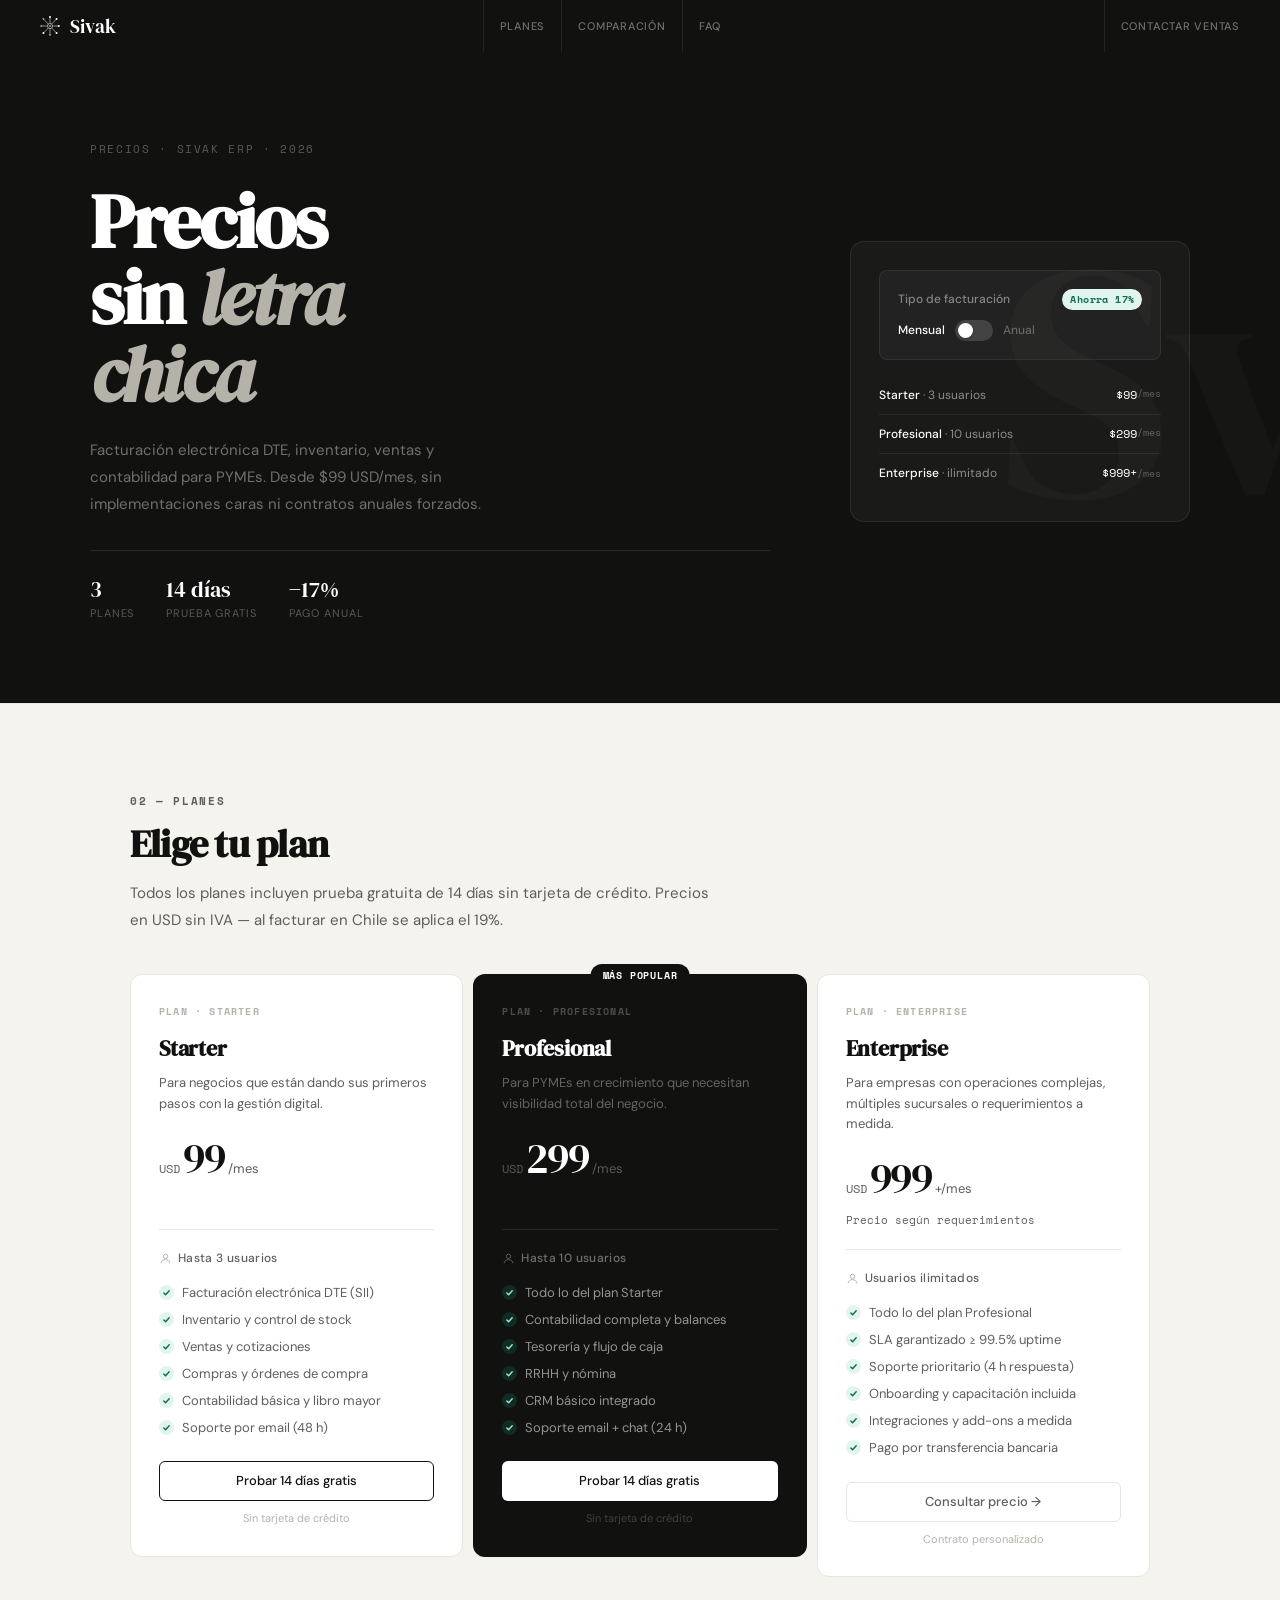
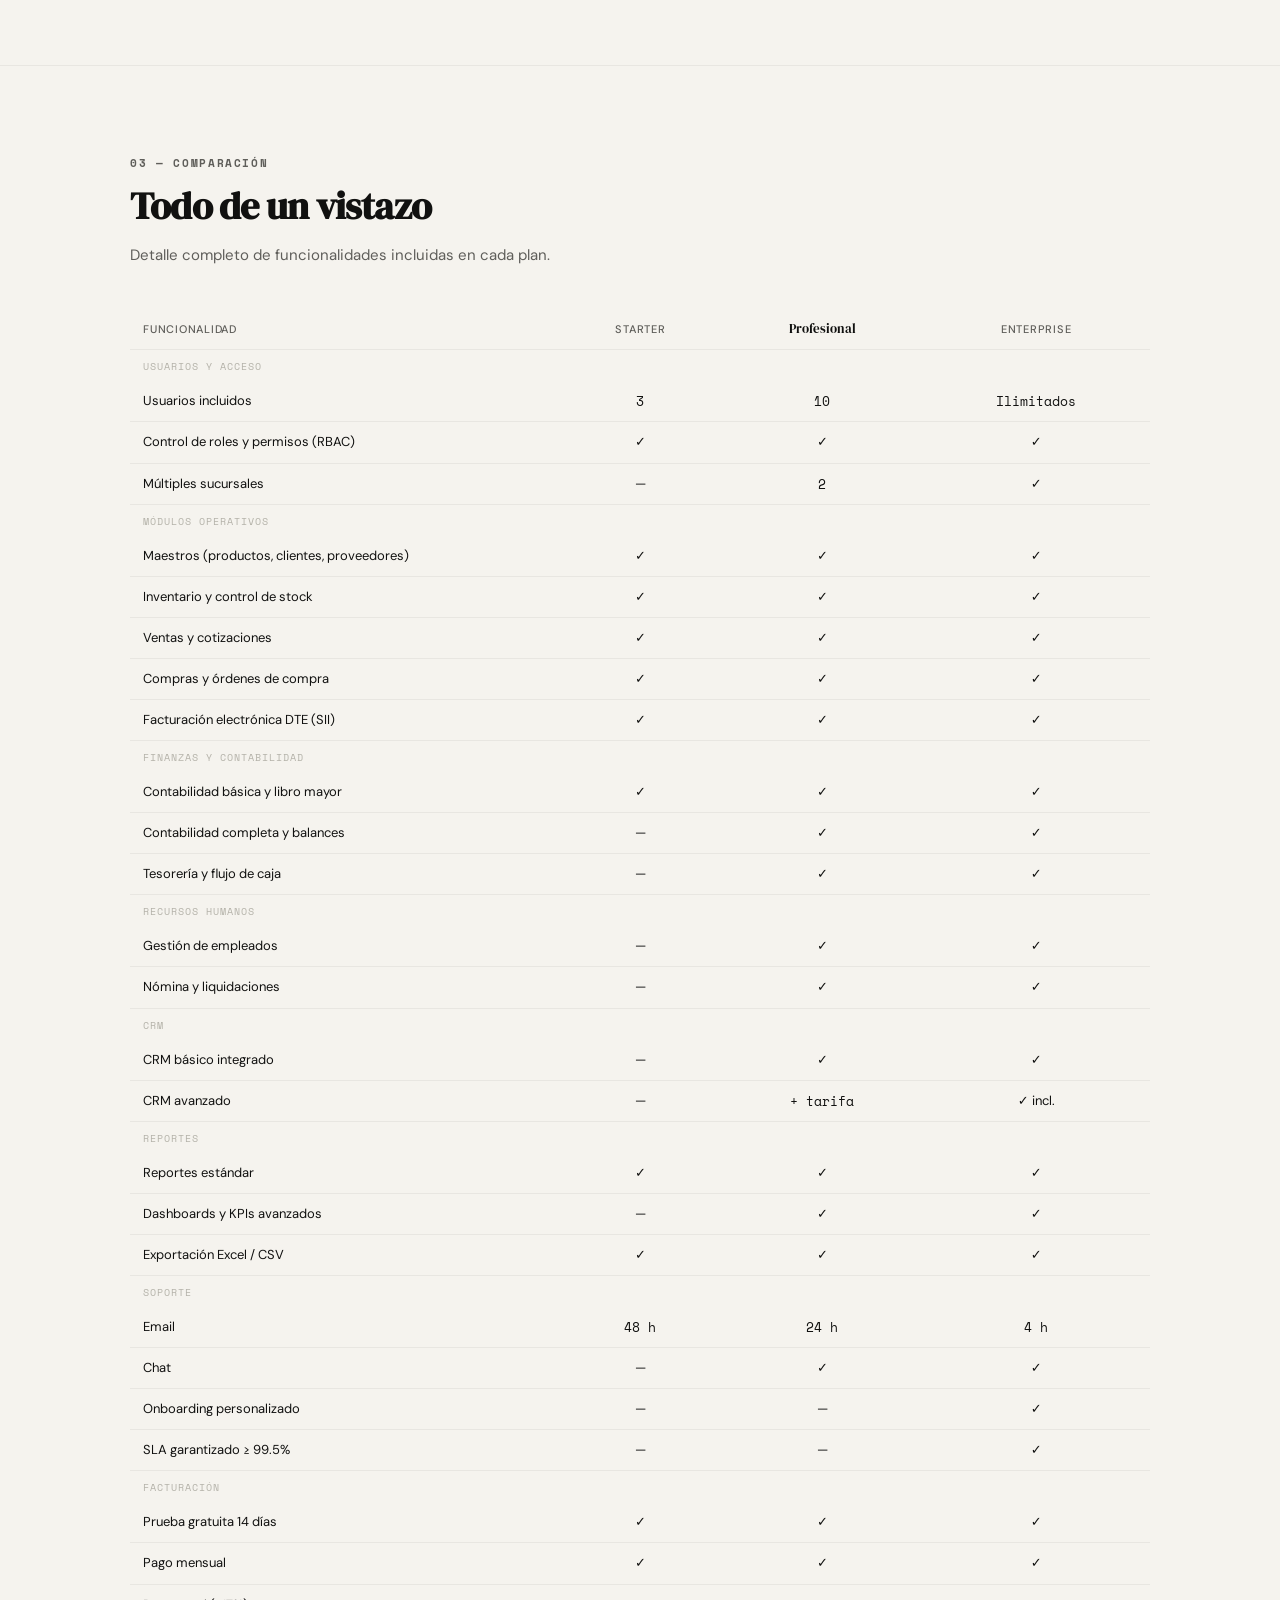
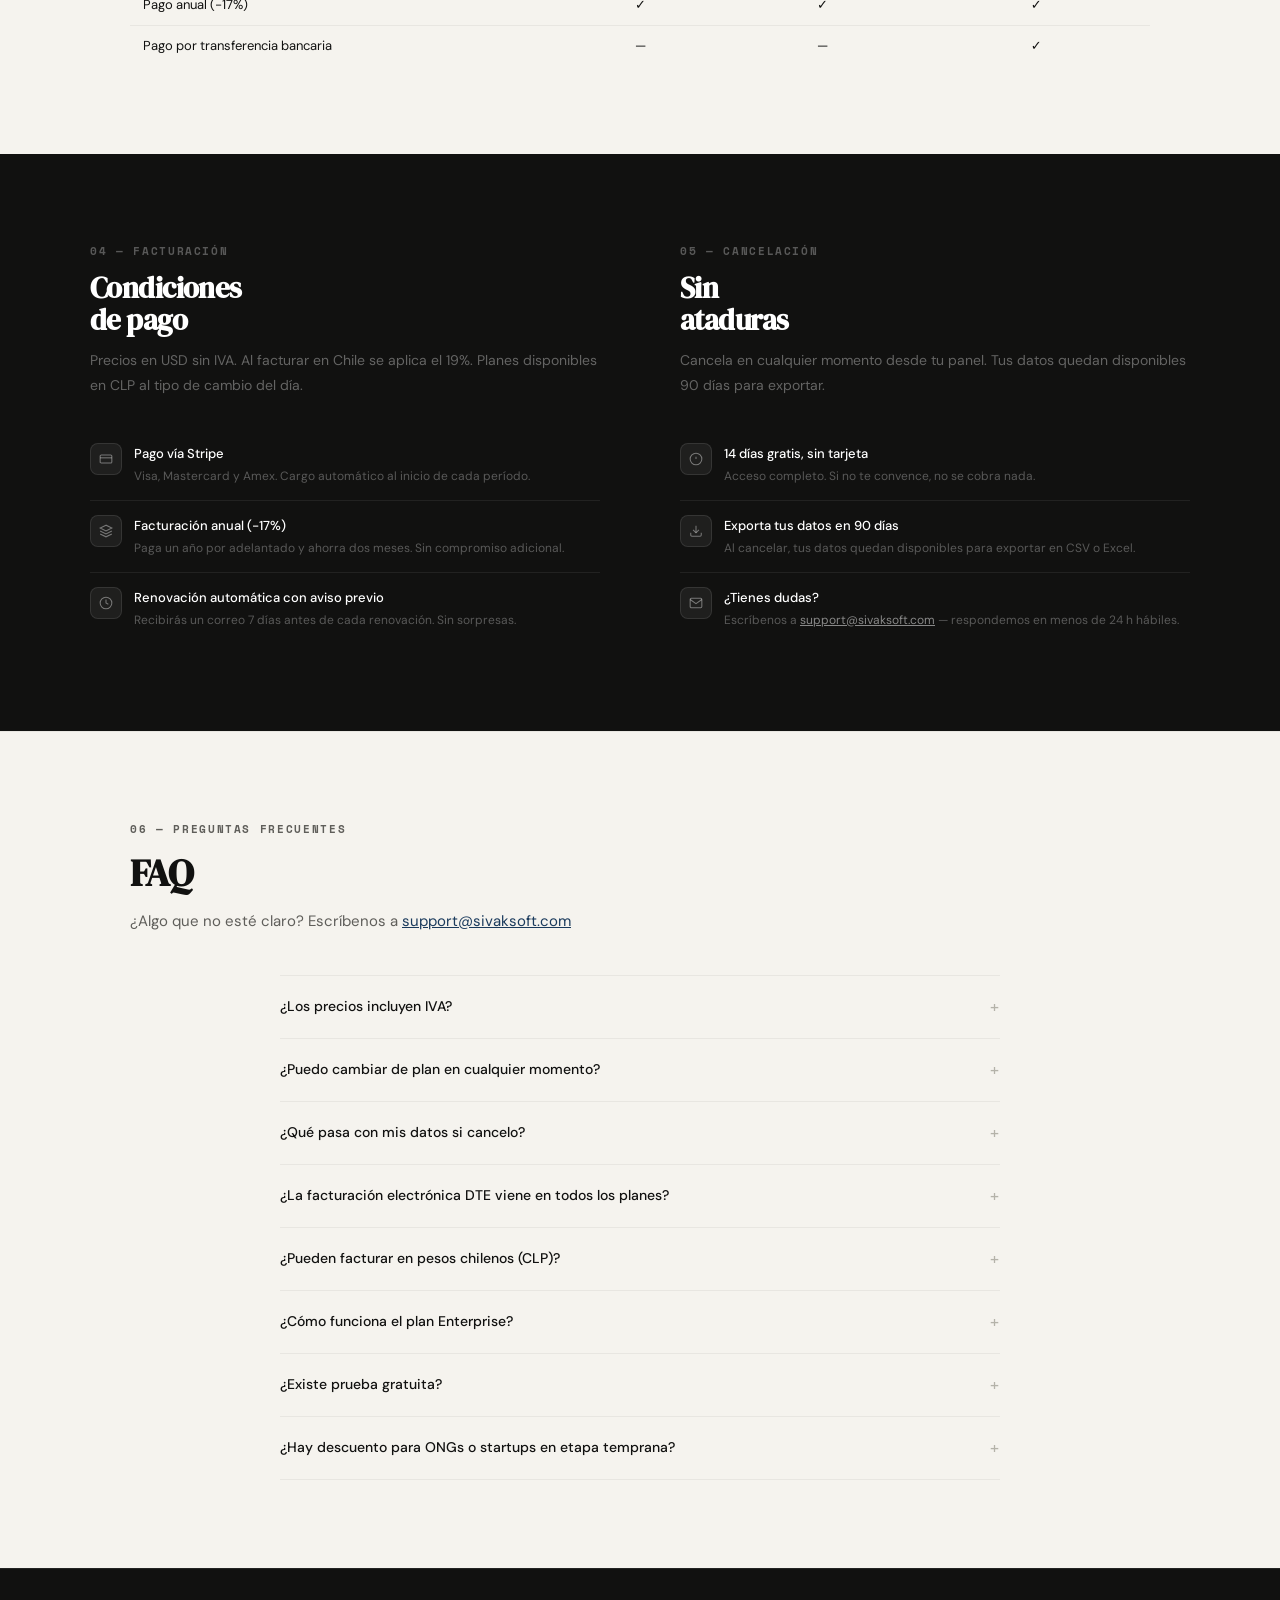
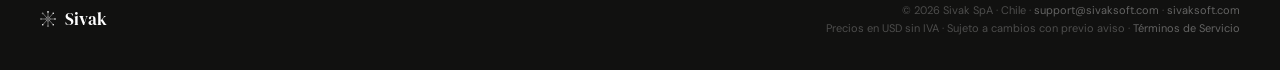
==== sivak-pricing.html @ 59afbd0d "feat: add pricing page with navigation link" ====
<!DOCTYPE html>
<html lang="es">
<head>
<meta charset="UTF-8" />
<meta name="viewport" content="width=device-width, initial-scale=1.0" />
<title>Precios — Sivak ERP</title>
<link rel="preconnect" href="https://fonts.googleapis.com" />
<link rel="preconnect" href="https://fonts.gstatic.com" crossorigin />
<link href="https://fonts.googleapis.com/css2?family=DM+Serif+Display:ital@0;1&family=DM+Sans:opsz,wght@9..40,300;9..40,400;9..40,500&family=Space+Mono:wght@400;700&display=swap" rel="stylesheet" />
<link rel="stylesheet" href="./pricing.css" />
<style>
:root {
  --carbon:      #111110;
  --carbon-80:   #2d2d2b;
  --carbon-60:   #5f5e5a;
  --carbon-40:   #b4b2a9;
  --carbon-20:   #e8e6e1;
  --parchment:   #f5f3ee;
  --white:       #ffffff;
  --success:     #0f6e56;
  --success-bg:  #e1f5ee;
  --success-bdr: #9fe1cb;
  --link:        #1a3a5c;
  --serif: 'DM Serif Display', Georgia, serif;
  --sans:  'DM Sans', system-ui, sans-serif;
  --mono:  'Space Mono', 'Courier New', monospace;
}
*,*::before,*::after{box-sizing:border-box;margin:0;padding:0;}
html{scroll-behavior:smooth;}
body{font-family:var(--sans);background:var(--parchment);color:var(--carbon);line-height:1.7;-webkit-font-smoothing:antialiased;}

/* NAV */
nav{position:sticky;top:0;z-index:200;background:var(--carbon);display:flex;align-items:center;justify-content:space-between;padding:0 2.5rem;height:52px;}
.nav-brand{display:flex;align-items:center;gap:10px;font-family:var(--serif);font-size:19px;color:var(--white);text-decoration:none;}
.nav-links{display:flex;}
.nav-links a{color:rgba(255,255,255,.4);font-size:11px;text-decoration:none;font-weight:500;letter-spacing:.07em;text-transform:uppercase;padding:0 1rem;line-height:52px;border-left:.5px solid rgba(255,255,255,.08);transition:color .15s;}
.nav-links a:hover{color:var(--white);}
.nav-cta{font-size:11px;font-weight:500;letter-spacing:.07em;text-transform:uppercase;color:rgba(255,255,255,.4);text-decoration:none;padding:0 0 0 1rem;border-left:.5px solid rgba(255,255,255,.08);line-height:52px;transition:color .15s;}
.nav-cta:hover{color:var(--white);}

/* COVER */
.cover{background:var(--carbon);padding:5.5rem 2.5rem 5rem;position:relative;overflow:hidden;}
.cover-wm{position:absolute;right:-60px;top:50%;transform:translateY(-50%);font-family:var(--serif);font-size:26vw;color:rgba(255,255,255,.018);line-height:1;pointer-events:none;user-select:none;}
.cover-inner{max-width:1100px;margin:0 auto;display:grid;grid-template-columns:1fr 340px;gap:5rem;align-items:center;position:relative;z-index:2;}
.cover-eyebrow{font-family:var(--mono);font-size:11px;color:rgba(255,255,255,.3);letter-spacing:.15em;text-transform:uppercase;margin-bottom:1.5rem;}
.cover-h1{font-family:var(--serif);font-size:clamp(3rem,6vw,5rem);color:var(--white);line-height:1;letter-spacing:-.03em;margin-bottom:1.5rem;}
.cover-h1 em{color:var(--carbon-40);font-style:italic;}
.cover-desc{font-size:15px;color:rgba(255,255,255,.4);line-height:1.8;max-width:400px;margin-bottom:2rem;}
.cover-stats{display:flex;gap:2rem;padding-top:1.75rem;border-top:.5px solid rgba(255,255,255,.1);}
.cs-val{font-family:var(--serif);font-size:1.4rem;color:var(--white);line-height:1;}
.cs-lbl{font-size:11px;color:rgba(255,255,255,.3);letter-spacing:.08em;text-transform:uppercase;margin-top:3px;}
.cover-right{background:rgba(255,255,255,.04);border:.5px solid rgba(255,255,255,.08);border-radius:14px;padding:1.75rem;}
.toggle-block{background:rgba(255,255,255,.04);border:.5px solid rgba(255,255,255,.07);border-radius:8px;padding:1.1rem;margin-bottom:1rem;}
.toggle-row{display:flex;align-items:center;justify-content:space-between;margin-bottom:10px;}
.toggle-title{font-size:12px;color:rgba(255,255,255,.45);font-weight:500;}
.badge-save{background:var(--success-bg);color:var(--success);font-family:var(--mono);font-size:10px;font-weight:700;padding:2px 8px;border-radius:20px;letter-spacing:.04em;}
.toggle-wrap{display:flex;align-items:center;gap:10px;}
.toggle-opt{font-size:12px;font-weight:500;color:rgba(255,255,255,.3);cursor:pointer;transition:color .15s;}
.toggle-opt.active{color:var(--white);}
.toggle-btn{position:relative;width:38px;height:21px;background:rgba(255,255,255,.15);border-radius:9999px;cursor:pointer;border:none;transition:background .2s;flex-shrink:0;}
.toggle-btn.on{background:var(--success);}
.toggle-btn::after{content:'';position:absolute;top:3px;left:3px;width:15px;height:15px;background:var(--white);border-radius:50%;transition:transform .2s;box-shadow:0 1px 3px rgba(0,0,0,.25);}
.toggle-btn.on::after{transform:translateX(17px);}
.plan-summary{display:flex;flex-direction:column;}
.ps-row{display:flex;align-items:center;justify-content:space-between;padding:9px 0;border-bottom:.5px solid rgba(255,255,255,.07);}
.ps-row:last-child{border-bottom:none;}
.ps-name{font-size:12px;color:rgba(255,255,255,.5);}
.ps-name strong{color:var(--white);font-weight:500;}
.ps-price{font-family:var(--mono);font-size:12px;color:var(--white);}
.ps-price small{font-size:10px;color:rgba(255,255,255,.3);}

/* LAYOUT */
.full-hr{height:.5px;background:var(--carbon-20);}
section.page{max-width:1100px;margin:0 auto;padding:5.5rem 2.5rem;}
.eyebrow{font-family:var(--mono);font-size:11px;color:var(--carbon-60);letter-spacing:.15em;text-transform:uppercase;margin-bottom:.75rem;font-weight:700;}
.section-h{font-family:var(--serif);font-size:clamp(1.8rem,3vw,2.4rem);color:var(--carbon);line-height:1.15;letter-spacing:-.02em;margin-bottom:.85rem;}
.section-p{font-size:15px;color:var(--carbon-60);line-height:1.8;max-width:600px;margin-bottom:2.5rem;}

/* PLAN CARDS */
.plans-grid{display:grid;grid-template-columns:repeat(3,1fr);gap:10px;align-items:start;}
.plan-card{background:var(--white);border:.5px solid var(--carbon-20);border-radius:12px;padding:1.75rem;position:relative;}
.plan-card.featured{background:var(--carbon);border:.5px solid transparent;}
.plan-card-tag{position:absolute;top:-11px;left:50%;transform:translateX(-50%);background:var(--carbon);color:var(--white);font-family:var(--mono);font-size:10px;font-weight:700;letter-spacing:.08em;text-transform:uppercase;padding:3px 12px;border-radius:20px;white-space:nowrap;}
.plan-tier{font-family:var(--mono);font-size:10px;color:var(--carbon-40);letter-spacing:.12em;text-transform:uppercase;font-weight:700;margin-bottom:.6rem;}
.plan-card.featured .plan-tier{color:rgba(255,255,255,.25);}
.plan-name{font-family:var(--serif);font-size:1.4rem;color:var(--carbon);margin-bottom:.35rem;letter-spacing:-.01em;}
.plan-card.featured .plan-name{color:var(--white);}
.plan-tagline{font-size:13px;color:var(--carbon-60);line-height:1.55;margin-bottom:1.5rem;}
.plan-card.featured .plan-tagline{color:rgba(255,255,255,.35);}
.plan-price{display:flex;align-items:baseline;gap:3px;margin-bottom:.35rem;}
.price-curr{font-family:var(--mono);font-size:12px;color:var(--carbon-60);margin-bottom:6px;}
.plan-card.featured .price-curr{color:rgba(255,255,255,.3);}
.price-amount{font-family:var(--serif);font-size:2.6rem;line-height:1;letter-spacing:-.03em;color:var(--carbon);}
.plan-card.featured .price-amount{color:var(--white);}
.price-period{font-size:13px;color:var(--carbon-60);}
.plan-card.featured .price-period{color:rgba(255,255,255,.3);}
.price-note{font-family:var(--mono);font-size:11px;color:var(--carbon-60);min-height:18px;margin-bottom:1.25rem;}
.plan-card.featured .price-note{color:rgba(255,255,255,.25);}
.plan-divider{border:none;border-top:.5px solid var(--carbon-20);margin-bottom:1.1rem;}
.plan-card.featured .plan-divider{border-color:rgba(255,255,255,.1);}
.plan-users{font-size:12px;font-weight:500;color:var(--carbon-60);display:flex;align-items:center;gap:6px;margin-bottom:1rem;letter-spacing:.03em;}
.plan-card.featured .plan-users{color:rgba(255,255,255,.4);}
.feature-list{list-style:none;display:flex;flex-direction:column;gap:8px;margin-bottom:1.5rem;}
.feature-list li{font-size:13px;color:var(--carbon-60);display:flex;align-items:flex-start;gap:8px;line-height:1.45;}
.plan-card.featured .feature-list li{color:rgba(255,255,255,.55);}
.fi-check{flex-shrink:0;width:15px;height:15px;background:var(--success-bg);border-radius:50%;display:flex;align-items:center;justify-content:center;margin-top:1px;}
.plan-card.featured .fi-check{background:rgba(15,110,86,.3);}

/* BUTTONS — exactos del brand book */
.btn-p{display:block;width:100%;text-align:center;background:var(--carbon);color:var(--white);font-size:13px;font-weight:500;padding:9px 20px;border-radius:6px;border:none;cursor:pointer;font-family:var(--sans);text-decoration:none;transition:opacity .15s;}
.btn-p:hover{opacity:.85;}
.btn-s{display:block;width:100%;text-align:center;background:transparent;color:var(--carbon);font-size:13px;font-weight:500;padding:8px 20px;border-radius:6px;border:1px solid var(--carbon);cursor:pointer;font-family:var(--sans);text-decoration:none;transition:background .15s;}
.btn-s:hover{background:var(--parchment);}
.btn-g{display:block;width:100%;text-align:center;background:transparent;color:var(--carbon-60);font-size:13px;font-weight:500;padding:8px 20px;border-radius:6px;border:.5px solid var(--carbon-20);cursor:pointer;font-family:var(--sans);text-decoration:none;transition:border-color .15s,color .15s;}
.btn-g:hover{border-color:var(--carbon-40);color:var(--carbon);}
.btn-white{display:block;width:100%;text-align:center;background:var(--white);color:var(--carbon);font-size:13px;font-weight:500;padding:9px 20px;border-radius:6px;border:none;cursor:pointer;font-family:var(--sans);text-decoration:none;transition:opacity .15s;}
.btn-white:hover{opacity:.88;}
.btn-ghost-w{display:block;width:100%;text-align:center;background:transparent;color:rgba(255,255,255,.6);font-size:13px;font-weight:500;padding:8px 20px;border-radius:6px;border:.5px solid rgba(255,255,255,.2);cursor:pointer;font-family:var(--sans);text-decoration:none;transition:border-color .15s,color .15s;}
.btn-ghost-w:hover{border-color:rgba(255,255,255,.5);color:var(--white);}
.plan-footnote{font-size:11px;color:var(--carbon-40);text-align:center;margin-top:8px;}
.plan-card.featured .plan-footnote{color:rgba(255,255,255,.2);}

/* TABLE */
.ui-table{width:100%;border-collapse:collapse;}
.ui-table th{font-size:11px;font-weight:500;color:var(--carbon-60);text-transform:uppercase;letter-spacing:.07em;padding:9px 13px;border-bottom:1px solid var(--carbon-20);text-align:left;background:var(--parchment);}
.ui-table th:not(:first-child){text-align:center;}
.ui-table th.col-f{font-family:var(--serif);font-size:13px;text-transform:none;letter-spacing:0;color:var(--carbon);}
.ui-table td{font-size:13px;color:var(--carbon);padding:9px 13px;border-bottom:.5px solid var(--carbon-20);}
.ui-table tr:last-child td{border-bottom:none;}
.ui-table td:not(:first-child){text-align:center;}
.ui-table tbody tr.gh td{font-family:var(--mono);font-size:10px;color:var(--carbon-40);letter-spacing:.1em;text-transform:uppercase;background:var(--parchment);padding:8px 13px 6px;border-bottom:none;}
.ui-table tbody tr:hover:not(.gh){background:rgba(15,110,86,.03);}
.tick{color:var(--success);font-size:14px;}
.cross{color:var(--carbon-40);}
.partial{font-family:var(--mono);font-size:11px;color:var(--carbon-60);}

/* BILLING DARK */
.billing-section{background:var(--carbon);padding:5.5rem 2.5rem;}
.billing-inner{max-width:1100px;margin:0 auto;display:grid;grid-template-columns:1fr 1fr;gap:4rem 5rem;align-items:start;}
.billing-eyebrow{font-family:var(--mono);font-size:11px;color:rgba(255,255,255,.3);letter-spacing:.15em;text-transform:uppercase;font-weight:700;margin-bottom:.75rem;}
.billing-h{font-family:var(--serif);font-size:1.8rem;color:var(--white);line-height:1.1;letter-spacing:-.02em;margin-bottom:.75rem;}
.billing-p{font-size:14px;color:rgba(255,255,255,.35);line-height:1.75;margin-bottom:2rem;}
.billing-items{display:flex;flex-direction:column;}
.billing-item{display:flex;gap:12px;align-items:flex-start;padding:14px 0;border-bottom:.5px solid rgba(255,255,255,.07);}
.billing-item:last-child{border-bottom:none;}
.bi-icon{flex-shrink:0;width:32px;height:32px;background:rgba(255,255,255,.06);border:.5px solid rgba(255,255,255,.1);border-radius:8px;display:flex;align-items:center;justify-content:center;color:rgba(255,255,255,.4);}
.bi-title{font-size:13px;font-weight:500;color:var(--white);margin-bottom:2px;}
.bi-desc{font-size:12px;color:rgba(255,255,255,.3);line-height:1.55;}
.bi-desc a{color:rgba(255,255,255,.5);}

/* FAQ */
.faq-wrap{max-width:720px;margin:0 auto;}
details{border-bottom:.5px solid var(--carbon-20);}
details:first-of-type{border-top:.5px solid var(--carbon-20);}
summary{display:flex;align-items:center;justify-content:space-between;padding:1rem 0;cursor:pointer;font-size:14px;font-weight:500;list-style:none;gap:1rem;color:var(--carbon);}
summary::-webkit-details-marker{display:none;}
summary::after{content:'+';font-family:var(--mono);font-size:1.1rem;color:var(--carbon-40);flex-shrink:0;}
details[open] summary::after{content:'−';}
details p{font-size:13px;color:var(--carbon-60);line-height:1.75;padding-bottom:1rem;padding-right:2rem;}
details p strong{color:var(--carbon);font-weight:500;}
details p a{color:var(--link);}

/* FOOTER */
footer{background:var(--carbon);border-top:.5px solid rgba(255,255,255,.08);padding:2rem 2.5rem;display:flex;align-items:center;justify-content:space-between;}
.footer-brand{display:flex;align-items:center;gap:9px;font-family:var(--serif);font-size:17px;color:var(--white);}
.footer-meta{font-size:11px;color:rgba(255,255,255,.25);text-align:right;line-height:1.7;}
.footer-meta a{color:rgba(255,255,255,.35);text-decoration:none;}
.footer-meta a:hover{color:rgba(255,255,255,.6);}

/* PRICE TOGGLE */
.price-monthly{display:flex;}
.price-annual{display:none;}
body.annual .price-monthly{display:none;}
body.annual .price-annual{display:flex;}
.annual-note{display:none;}
body.annual .annual-note{display:block;}
.monthly-note{display:block;}
body.annual .monthly-note{display:none;}

@media(max-width:900px){
  .cover-inner{grid-template-columns:1fr;}
  .cover-right{display:none;}
  .plans-grid{grid-template-columns:1fr;max-width:480px;}
  .billing-inner{grid-template-columns:1fr;}
  footer{flex-direction:column;gap:1rem;text-align:center;}
  .footer-meta{text-align:center;}
  nav{padding:0 1.25rem;}
  section.page{padding:3.5rem 1.25rem;}
  .billing-section{padding:3.5rem 1.25rem;}
  .cover{padding:4rem 1.25rem 3.5rem;}
}
</style>
</head>
<body>

<nav>
  <a class="nav-brand" href="#">
    <svg width="20" height="20" viewBox="0 0 36 36" fill="none">
      <circle cx="18" cy="18" r="4.5" fill="none" stroke="white" stroke-width="1"/>
      <circle cx="18" cy="18" r="1.5" fill="white"/>
      <line x1="18" y1="13.5" x2="18" y2="3" stroke="white" stroke-width="0.9"/>
      <circle cx="18" cy="2" r="1.8" fill="white"/>
      <line x1="21.2" y1="14.5" x2="29" y2="6" stroke="white" stroke-width="0.9"/>
      <circle cx="29.8" cy="5.2" r="1.8" fill="white"/>
      <line x1="22.5" y1="18" x2="33" y2="18" stroke="white" stroke-width="0.9"/>
      <circle cx="33.8" cy="18" r="1.8" fill="white"/>
      <line x1="21.2" y1="21.5" x2="29" y2="30" stroke="white" stroke-width="0.9"/>
      <circle cx="29.8" cy="30.8" r="1.8" fill="white"/>
      <line x1="18" y1="22.5" x2="18" y2="33" stroke="white" stroke-width="0.9"/>
      <circle cx="18" cy="34" r="1.2" fill="none" stroke="white" stroke-width="0.9"/>
      <line x1="14.8" y1="21.5" x2="7" y2="30" stroke="white" stroke-width="0.9"/>
      <circle cx="6.2" cy="30.8" r="1.8" fill="white"/>
      <line x1="13.5" y1="18" x2="3" y2="18" stroke="white" stroke-width="0.9"/>
      <circle cx="2.2" cy="18" r="1.2" fill="none" stroke="white" stroke-width="0.9"/>
      <line x1="14.8" y1="14.5" x2="7" y2="6" stroke="white" stroke-width="0.9"/>
      <circle cx="6.2" cy="5.2" r="1.2" fill="none" stroke="white" stroke-width="0.9"/>
    </svg>
    Sivak
  </a>
  <div class="nav-links">
    <a href="#planes">Planes</a>
    <a href="#comparacion">Comparación</a>
    <a href="#faq">FAQ</a>
  </div>
  <a class="nav-cta" href="mailto:support@sivaksoft.com">Contactar ventas</a>
</nav>

<div class="cover">
  <div class="cover-wm">Sv</div>
  <div class="cover-inner">
    <div>
      <p class="cover-eyebrow">Precios · Sivak ERP · 2026</p>
      <h1 class="cover-h1">Precios<br>sin <em>letra<br>chica</em></h1>
      <p class="cover-desc">Facturación electrónica DTE, inventario, ventas y contabilidad para PYMEs. Desde $99 USD/mes, sin implementaciones caras ni contratos anuales forzados.</p>
      <div class="cover-stats">
        <div><div class="cs-val">3</div><div class="cs-lbl">Planes</div></div>
        <div><div class="cs-val">14 días</div><div class="cs-lbl">Prueba gratis</div></div>
        <div><div class="cs-val">−17%</div><div class="cs-lbl">Pago anual</div></div>
      </div>
    </div>
    <div class="cover-right">
      <div class="toggle-block">
        <div class="toggle-row">
          <span class="toggle-title">Tipo de facturación</span>
          <span class="badge-save">Ahorra 17%</span>
        </div>
        <div class="toggle-wrap">
          <span class="toggle-opt active" id="opt-monthly">Mensual</span>
          <button class="toggle-btn" id="billing-toggle" aria-pressed="false"></button>
          <span class="toggle-opt" id="opt-annual">Anual</span>
        </div>
      </div>
      <div class="plan-summary">
        <div class="ps-row">
          <span class="ps-name"><strong>Starter</strong> · 3 usuarios</span>
          <span class="ps-price"><span class="price-monthly">$99<small>/mes</small></span><span class="price-annual">$82<small>/mes</small></span></span>
        </div>
        <div class="ps-row">
          <span class="ps-name"><strong>Profesional</strong> · 10 usuarios</span>
          <span class="ps-price"><span class="price-monthly">$299<small>/mes</small></span><span class="price-annual">$249<small>/mes</small></span></span>
        </div>
        <div class="ps-row">
          <span class="ps-name"><strong>Enterprise</strong> · ilimitado</span>
          <span class="ps-price">$999+<small>/mes</small></span>
        </div>
      </div>
    </div>
  </div>
</div>

<div class="full-hr"></div>
<section class="page" id="planes">
  <p class="eyebrow">02 — Planes</p>
  <h2 class="section-h">Elige tu plan</h2>
  <p class="section-p">Todos los planes incluyen prueba gratuita de 14 días sin tarjeta de crédito. Precios en USD sin IVA — al facturar en Chile se aplica el 19%.</p>

  <div class="plans-grid">
    <!-- Starter -->
    <div class="plan-card">
      <p class="plan-tier">Plan · Starter</p>
      <h2 class="plan-name">Starter</h2>
      <p class="plan-tagline">Para negocios que están dando sus primeros pasos con la gestión digital.</p>
      <div class="price-monthly plan-price"><span class="price-curr">USD</span><span class="price-amount">99</span><span class="price-period">/mes</span></div>
      <div class="price-annual plan-price"><span class="price-curr">USD</span><span class="price-amount">82</span><span class="price-period">/mes</span></div>
      <p class="price-note annual-note">$990 USD/año · Ahorras $198</p>
      <p class="price-note monthly-note">&nbsp;</p>
      <hr class="plan-divider" />
      <div class="plan-users">
        <svg width="13" height="13" fill="none" viewBox="0 0 24 24"><circle cx="12" cy="8" r="4" stroke="#b4b2a9" stroke-width="1.8"/><path d="M4 20c0-3.314 3.582-6 8-6s8 2.686 8 6" stroke="#b4b2a9" stroke-width="1.8" stroke-linecap="round"/></svg>
        Hasta 3 usuarios
      </div>
      <ul class="feature-list">
        <li><span class="fi-check"><svg width="9" height="9" viewBox="0 0 10 10" fill="none"><polyline points="2,5.5 4,7.5 8,3" stroke="#0f6e56" stroke-width="1.6" stroke-linecap="round" stroke-linejoin="round"/></svg></span>Facturación electrónica DTE (SII)</li>
        <li><span class="fi-check"><svg width="9" height="9" viewBox="0 0 10 10" fill="none"><polyline points="2,5.5 4,7.5 8,3" stroke="#0f6e56" stroke-width="1.6" stroke-linecap="round" stroke-linejoin="round"/></svg></span>Inventario y control de stock</li>
        <li><span class="fi-check"><svg width="9" height="9" viewBox="0 0 10 10" fill="none"><polyline points="2,5.5 4,7.5 8,3" stroke="#0f6e56" stroke-width="1.6" stroke-linecap="round" stroke-linejoin="round"/></svg></span>Ventas y cotizaciones</li>
        <li><span class="fi-check"><svg width="9" height="9" viewBox="0 0 10 10" fill="none"><polyline points="2,5.5 4,7.5 8,3" stroke="#0f6e56" stroke-width="1.6" stroke-linecap="round" stroke-linejoin="round"/></svg></span>Compras y órdenes de compra</li>
        <li><span class="fi-check"><svg width="9" height="9" viewBox="0 0 10 10" fill="none"><polyline points="2,5.5 4,7.5 8,3" stroke="#0f6e56" stroke-width="1.6" stroke-linecap="round" stroke-linejoin="round"/></svg></span>Contabilidad básica y libro mayor</li>
        <li><span class="fi-check"><svg width="9" height="9" viewBox="0 0 10 10" fill="none"><polyline points="2,5.5 4,7.5 8,3" stroke="#0f6e56" stroke-width="1.6" stroke-linecap="round" stroke-linejoin="round"/></svg></span>Soporte por email (48 h)</li>
      </ul>
      <a class="btn-s" href="mailto:support@sivaksoft.com?subject=Prueba%20Starter">Probar 14 días gratis</a>
      <p class="plan-footnote">Sin tarjeta de crédito</p>
    </div>

    <!-- Profesional featured -->
    <div class="plan-card featured">
      <span class="plan-card-tag">Más popular</span>
      <p class="plan-tier">Plan · Profesional</p>
      <h2 class="plan-name">Profesional</h2>
      <p class="plan-tagline">Para PYMEs en crecimiento que necesitan visibilidad total del negocio.</p>
      <div class="price-monthly plan-price"><span class="price-curr">USD</span><span class="price-amount">299</span><span class="price-period">/mes</span></div>
      <div class="price-annual plan-price"><span class="price-curr">USD</span><span class="price-amount">249</span><span class="price-period">/mes</span></div>
      <p class="price-note annual-note">$2.988 USD/año · Ahorras $600</p>
      <p class="price-note monthly-note">&nbsp;</p>
      <hr class="plan-divider" />
      <div class="plan-users">
        <svg width="13" height="13" fill="none" viewBox="0 0 24 24"><circle cx="12" cy="8" r="4" stroke="rgba(255,255,255,.3)" stroke-width="1.8"/><path d="M4 20c0-3.314 3.582-6 8-6s8 2.686 8 6" stroke="rgba(255,255,255,.3)" stroke-width="1.8" stroke-linecap="round"/></svg>
        Hasta 10 usuarios
      </div>
      <ul class="feature-list">
        <li><span class="fi-check"><svg width="9" height="9" viewBox="0 0 10 10" fill="none"><polyline points="2,5.5 4,7.5 8,3" stroke="#9fe1cb" stroke-width="1.6" stroke-linecap="round" stroke-linejoin="round"/></svg></span>Todo lo del plan Starter</li>
        <li><span class="fi-check"><svg width="9" height="9" viewBox="0 0 10 10" fill="none"><polyline points="2,5.5 4,7.5 8,3" stroke="#9fe1cb" stroke-width="1.6" stroke-linecap="round" stroke-linejoin="round"/></svg></span>Contabilidad completa y balances</li>
        <li><span class="fi-check"><svg width="9" height="9" viewBox="0 0 10 10" fill="none"><polyline points="2,5.5 4,7.5 8,3" stroke="#9fe1cb" stroke-width="1.6" stroke-linecap="round" stroke-linejoin="round"/></svg></span>Tesorería y flujo de caja</li>
        <li><span class="fi-check"><svg width="9" height="9" viewBox="0 0 10 10" fill="none"><polyline points="2,5.5 4,7.5 8,3" stroke="#9fe1cb" stroke-width="1.6" stroke-linecap="round" stroke-linejoin="round"/></svg></span>RRHH y nómina</li>
        <li><span class="fi-check"><svg width="9" height="9" viewBox="0 0 10 10" fill="none"><polyline points="2,5.5 4,7.5 8,3" stroke="#9fe1cb" stroke-width="1.6" stroke-linecap="round" stroke-linejoin="round"/></svg></span>CRM básico integrado</li>
        <li><span class="fi-check"><svg width="9" height="9" viewBox="0 0 10 10" fill="none"><polyline points="2,5.5 4,7.5 8,3" stroke="#9fe1cb" stroke-width="1.6" stroke-linecap="round" stroke-linejoin="round"/></svg></span>Soporte email + chat (24 h)</li>
      </ul>
      <a class="btn-white" href="mailto:support@sivaksoft.com?subject=Prueba%20Profesional">Probar 14 días gratis</a>
      <p class="plan-footnote">Sin tarjeta de crédito</p>
    </div>

    <!-- Enterprise -->
    <div class="plan-card">
      <p class="plan-tier">Plan · Enterprise</p>
      <h2 class="plan-name">Enterprise</h2>
      <p class="plan-tagline">Para empresas con operaciones complejas, múltiples sucursales o requerimientos a medida.</p>
      <div class="plan-price"><span class="price-curr">USD</span><span class="price-amount">999</span><span class="price-period">+/mes</span></div>
      <p class="price-note">Precio según requerimientos</p>
      <hr class="plan-divider" />
      <div class="plan-users">
        <svg width="13" height="13" fill="none" viewBox="0 0 24 24"><circle cx="12" cy="8" r="4" stroke="#b4b2a9" stroke-width="1.8"/><path d="M4 20c0-3.314 3.582-6 8-6s8 2.686 8 6" stroke="#b4b2a9" stroke-width="1.8" stroke-linecap="round"/></svg>
        Usuarios ilimitados
      </div>
      <ul class="feature-list">
        <li><span class="fi-check"><svg width="9" height="9" viewBox="0 0 10 10" fill="none"><polyline points="2,5.5 4,7.5 8,3" stroke="#0f6e56" stroke-width="1.6" stroke-linecap="round" stroke-linejoin="round"/></svg></span>Todo lo del plan Profesional</li>
        <li><span class="fi-check"><svg width="9" height="9" viewBox="0 0 10 10" fill="none"><polyline points="2,5.5 4,7.5 8,3" stroke="#0f6e56" stroke-width="1.6" stroke-linecap="round" stroke-linejoin="round"/></svg></span>SLA garantizado ≥ 99.5% uptime</li>
        <li><span class="fi-check"><svg width="9" height="9" viewBox="0 0 10 10" fill="none"><polyline points="2,5.5 4,7.5 8,3" stroke="#0f6e56" stroke-width="1.6" stroke-linecap="round" stroke-linejoin="round"/></svg></span>Soporte prioritario (4 h respuesta)</li>
        <li><span class="fi-check"><svg width="9" height="9" viewBox="0 0 10 10" fill="none"><polyline points="2,5.5 4,7.5 8,3" stroke="#0f6e56" stroke-width="1.6" stroke-linecap="round" stroke-linejoin="round"/></svg></span>Onboarding y capacitación incluida</li>
        <li><span class="fi-check"><svg width="9" height="9" viewBox="0 0 10 10" fill="none"><polyline points="2,5.5 4,7.5 8,3" stroke="#0f6e56" stroke-width="1.6" stroke-linecap="round" stroke-linejoin="round"/></svg></span>Integraciones y add-ons a medida</li>
        <li><span class="fi-check"><svg width="9" height="9" viewBox="0 0 10 10" fill="none"><polyline points="2,5.5 4,7.5 8,3" stroke="#0f6e56" stroke-width="1.6" stroke-linecap="round" stroke-linejoin="round"/></svg></span>Pago por transferencia bancaria</li>
      </ul>
      <a class="btn-g" href="mailto:aaron.soto@sivaksoft.com?subject=Consulta%20Enterprise">Consultar precio →</a>
      <p class="plan-footnote">Contrato personalizado</p>
    </div>
  </div>
</section>

<div class="full-hr"></div>
<section class="page" id="comparacion">
  <p class="eyebrow">03 — Comparación</p>
  <h2 class="section-h">Todo de un vistazo</h2>
  <p class="section-p">Detalle completo de funcionalidades incluidas en cada plan.</p>
  <div style="overflow-x:auto;">
    <table class="ui-table">
      <thead>
        <tr>
          <th style="width:42%">Funcionalidad</th>
          <th>Starter</th>
          <th class="col-f">Profesional</th>
          <th>Enterprise</th>
        </tr>
      </thead>
      <tbody>
        <tr class="gh"><td colspan="4">Usuarios y acceso</td></tr>
        <tr><td>Usuarios incluidos</td><td class="partial">3</td><td class="partial">10</td><td class="partial">Ilimitados</td></tr>
        <tr><td>Control de roles y permisos (RBAC)</td><td class="tick">✓</td><td class="tick">✓</td><td class="tick">✓</td></tr>
        <tr><td>Múltiples sucursales</td><td class="cross">—</td><td class="partial">2</td><td class="tick">✓</td></tr>
        <tr class="gh"><td colspan="4">Módulos operativos</td></tr>
        <tr><td>Maestros (productos, clientes, proveedores)</td><td class="tick">✓</td><td class="tick">✓</td><td class="tick">✓</td></tr>
        <tr><td>Inventario y control de stock</td><td class="tick">✓</td><td class="tick">✓</td><td class="tick">✓</td></tr>
        <tr><td>Ventas y cotizaciones</td><td class="tick">✓</td><td class="tick">✓</td><td class="tick">✓</td></tr>
        <tr><td>Compras y órdenes de compra</td><td class="tick">✓</td><td class="tick">✓</td><td class="tick">✓</td></tr>
        <tr><td>Facturación electrónica DTE (SII)</td><td class="tick">✓</td><td class="tick">✓</td><td class="tick">✓</td></tr>
        <tr class="gh"><td colspan="4">Finanzas y contabilidad</td></tr>
        <tr><td>Contabilidad básica y libro mayor</td><td class="tick">✓</td><td class="tick">✓</td><td class="tick">✓</td></tr>
        <tr><td>Contabilidad completa y balances</td><td class="cross">—</td><td class="tick">✓</td><td class="tick">✓</td></tr>
        <tr><td>Tesorería y flujo de caja</td><td class="cross">—</td><td class="tick">✓</td><td class="tick">✓</td></tr>
        <tr class="gh"><td colspan="4">Recursos Humanos</td></tr>
        <tr><td>Gestión de empleados</td><td class="cross">—</td><td class="tick">✓</td><td class="tick">✓</td></tr>
        <tr><td>Nómina y liquidaciones</td><td class="cross">—</td><td class="tick">✓</td><td class="tick">✓</td></tr>
        <tr class="gh"><td colspan="4">CRM</td></tr>
        <tr><td>CRM básico integrado</td><td class="cross">—</td><td class="tick">✓</td><td class="tick">✓</td></tr>
        <tr><td>CRM avanzado</td><td class="cross">—</td><td class="partial">+ tarifa</td><td class="tick">✓ incl.</td></tr>
        <tr class="gh"><td colspan="4">Reportes</td></tr>
        <tr><td>Reportes estándar</td><td class="tick">✓</td><td class="tick">✓</td><td class="tick">✓</td></tr>
        <tr><td>Dashboards y KPIs avanzados</td><td class="cross">—</td><td class="tick">✓</td><td class="tick">✓</td></tr>
        <tr><td>Exportación Excel / CSV</td><td class="tick">✓</td><td class="tick">✓</td><td class="tick">✓</td></tr>
        <tr class="gh"><td colspan="4">Soporte</td></tr>
        <tr><td>Email</td><td class="partial">48 h</td><td class="partial">24 h</td><td class="partial">4 h</td></tr>
        <tr><td>Chat</td><td class="cross">—</td><td class="tick">✓</td><td class="tick">✓</td></tr>
        <tr><td>Onboarding personalizado</td><td class="cross">—</td><td class="cross">—</td><td class="tick">✓</td></tr>
        <tr><td>SLA garantizado ≥ 99.5%</td><td class="cross">—</td><td class="cross">—</td><td class="tick">✓</td></tr>
        <tr class="gh"><td colspan="4">Facturación</td></tr>
        <tr><td>Prueba gratuita 14 días</td><td class="tick">✓</td><td class="tick">✓</td><td class="tick">✓</td></tr>
        <tr><td>Pago mensual</td><td class="tick">✓</td><td class="tick">✓</td><td class="tick">✓</td></tr>
        <tr><td>Pago anual (−17%)</td><td class="tick">✓</td><td class="tick">✓</td><td class="tick">✓</td></tr>
        <tr><td>Pago por transferencia bancaria</td><td class="cross">—</td><td class="cross">—</td><td class="tick">✓</td></tr>
      </tbody>
    </table>
  </div>
</section>

<div class="full-hr"></div>
<div class="billing-section">
  <div class="billing-inner">
    <div>
      <p class="billing-eyebrow">04 — Facturación</p>
      <h2 class="billing-h">Condiciones<br>de pago</h2>
      <p class="billing-p">Precios en USD sin IVA. Al facturar en Chile se aplica el 19%. Planes disponibles en CLP al tipo de cambio del día.</p>
      <div class="billing-items">
        <div class="billing-item">
          <div class="bi-icon"><svg width="14" height="14" fill="none" stroke="currentColor" stroke-width="1.8" viewBox="0 0 24 24"><rect x="2" y="5" width="20" height="14" rx="2"/><line x1="2" y1="10" x2="22" y2="10"/></svg></div>
          <div><p class="bi-title">Pago vía Stripe</p><p class="bi-desc">Visa, Mastercard y Amex. Cargo automático al inicio de cada período.</p></div>
        </div>
        <div class="billing-item">
          <div class="bi-icon"><svg width="14" height="14" fill="none" stroke="currentColor" stroke-width="1.8" viewBox="0 0 24 24"><path d="M12 2L2 7l10 5 10-5-10-5zM2 17l10 5 10-5M2 12l10 5 10-5"/></svg></div>
          <div><p class="bi-title">Facturación anual (−17%)</p><p class="bi-desc">Paga un año por adelantado y ahorra dos meses. Sin compromiso adicional.</p></div>
        </div>
        <div class="billing-item">
          <div class="bi-icon"><svg width="14" height="14" fill="none" stroke="currentColor" stroke-width="1.8" viewBox="0 0 24 24"><circle cx="12" cy="12" r="10"/><polyline points="12 6 12 12 16 14"/></svg></div>
          <div><p class="bi-title">Renovación automática con aviso previo</p><p class="bi-desc">Recibirás un correo 7 días antes de cada renovación. Sin sorpresas.</p></div>
        </div>
      </div>
    </div>
    <div>
      <p class="billing-eyebrow">05 — Cancelación</p>
      <h2 class="billing-h">Sin<br>ataduras</h2>
      <p class="billing-p">Cancela en cualquier momento desde tu panel. Tus datos quedan disponibles 90 días para exportar.</p>
      <div class="billing-items">
        <div class="billing-item">
          <div class="bi-icon"><svg width="14" height="14" fill="none" stroke="currentColor" stroke-width="1.8" viewBox="0 0 24 24"><circle cx="12" cy="12" r="10"/><line x1="12" y1="8" x2="12" y2="12"/><line x1="12" y1="16" x2="12.01" y2="16"/></svg></div>
          <div><p class="bi-title">14 días gratis, sin tarjeta</p><p class="bi-desc">Acceso completo. Si no te convence, no se cobra nada.</p></div>
        </div>
        <div class="billing-item">
          <div class="bi-icon"><svg width="14" height="14" fill="none" stroke="currentColor" stroke-width="1.8" viewBox="0 0 24 24"><path d="M21 15v4a2 2 0 0 1-2 2H5a2 2 0 0 1-2-2v-4"/><polyline points="7 10 12 15 17 10"/><line x1="12" y1="15" x2="12" y2="3"/></svg></div>
          <div><p class="bi-title">Exporta tus datos en 90 días</p><p class="bi-desc">Al cancelar, tus datos quedan disponibles para exportar en CSV o Excel.</p></div>
        </div>
        <div class="billing-item">
          <div class="bi-icon"><svg width="14" height="14" fill="none" stroke="currentColor" stroke-width="1.8" viewBox="0 0 24 24"><path d="M4 4h16c1.1 0 2 .9 2 2v12c0 1.1-.9 2-2 2H4c-1.1 0-2-.9-2-2V6c0-1.1.9-2 2-2z"/><polyline points="22,6 12,13 2,6"/></svg></div>
          <div><p class="bi-title">¿Tienes dudas?</p><p class="bi-desc">Escríbenos a <a href="mailto:support@sivaksoft.com">support@sivaksoft.com</a> — respondemos en menos de 24 h hábiles.</p></div>
        </div>
      </div>
    </div>
  </div>
</div>

<div class="full-hr"></div>
<section class="page" id="faq">
  <p class="eyebrow">06 — Preguntas frecuentes</p>
  <h2 class="section-h">FAQ</h2>
  <p class="section-p">¿Algo que no esté claro? Escríbenos a <a href="mailto:support@sivaksoft.com" style="color:var(--link)">support@sivaksoft.com</a></p>
  <div class="faq-wrap">
    <details><summary>¿Los precios incluyen IVA?</summary><p>No. Todos los precios son <strong>sin IVA</strong>. Al facturar en Chile se agrega el 19%. Contáctanos si necesitas una cotización con valores brutos.</p></details>
    <details><summary>¿Puedo cambiar de plan en cualquier momento?</summary><p>Sí. Desde tu panel de administración, de forma inmediata. La diferencia se prorratea en el siguiente período de facturación.</p></details>
    <details><summary>¿Qué pasa con mis datos si cancelo?</summary><p>Quedan disponibles para exportación durante <strong>90 días</strong> tras la cancelación, en formato CSV o Excel desde el módulo de reportes.</p></details>
    <details><summary>¿La facturación electrónica DTE viene en todos los planes?</summary><p>Sí. La integración con el SII vía <strong>OpenFactura / Haulmer</strong> está incluida en todos los planes sin costo adicional — boletas, facturas, notas de crédito y demás DTE.</p></details>
    <details><summary>¿Pueden facturar en pesos chilenos (CLP)?</summary><p>Sí. Los planes Starter y Profesional se pueden contratar en <strong>USD o CLP</strong> al tipo de cambio del día. Para Enterprise, la moneda se acuerda en el contrato.</p></details>
    <details><summary>¿Cómo funciona el plan Enterprise?</summary><p>Parte en <strong>$999 USD/mes</strong> y se ajusta según usuarios, módulos adicionales e integraciones. Incluye SLA ≥ 99.5%, soporte en 4 h y onboarding personalizado. Escríbenos a <a href="mailto:aaron.soto@sivaksoft.com">aaron.soto@sivaksoft.com</a>.</p></details>
    <details><summary>¿Existe prueba gratuita?</summary><p><strong>14 días gratis</strong>, sin tarjeta de crédito, acceso completo al plan elegido. Al vencer, la cuenta se suspende sin cargo si no activas la suscripción.</p></details>
    <details><summary>¿Hay descuento para ONGs o startups en etapa temprana?</summary><p>Evaluamos casos puntualmente. Escríbenos a <a href="mailto:aaron.soto@sivaksoft.com">aaron.soto@sivaksoft.com</a> con el contexto de tu organización.</p></details>
  </div>
</section>

<footer>
  <div class="footer-brand">
    <svg width="16" height="16" viewBox="0 0 36 36" fill="none">
      <circle cx="18" cy="18" r="4.5" fill="none" stroke="white" stroke-width="1"/>
      <circle cx="18" cy="18" r="1.5" fill="white"/>
      <line x1="18" y1="13.5" x2="18" y2="3" stroke="white" stroke-width="0.9"/>
      <circle cx="18" cy="2" r="1.8" fill="white"/>
      <line x1="21.2" y1="14.5" x2="29" y2="6" stroke="white" stroke-width="0.9"/>
      <circle cx="29.8" cy="5.2" r="1.8" fill="white"/>
      <line x1="22.5" y1="18" x2="33" y2="18" stroke="white" stroke-width="0.9"/>
      <circle cx="33.8" cy="18" r="1.8" fill="white"/>
      <line x1="21.2" y1="21.5" x2="29" y2="30" stroke="white" stroke-width="0.9"/>
      <circle cx="29.8" cy="30.8" r="1.8" fill="white"/>
      <line x1="18" y1="22.5" x2="18" y2="33" stroke="white" stroke-width="0.9"/>
      <circle cx="18" cy="34" r="1.2" fill="none" stroke="white" stroke-width="0.9"/>
      <line x1="14.8" y1="21.5" x2="7" y2="30" stroke="white" stroke-width="0.9"/>
      <circle cx="6.2" cy="30.8" r="1.8" fill="white"/>
      <line x1="13.5" y1="18" x2="3" y2="18" stroke="white" stroke-width="0.9"/>
      <circle cx="2.2" cy="18" r="1.2" fill="none" stroke="white" stroke-width="0.9"/>
      <line x1="14.8" y1="14.5" x2="7" y2="6" stroke="white" stroke-width="0.9"/>
      <circle cx="6.2" cy="5.2" r="1.2" fill="none" stroke="white" stroke-width="0.9"/>
    </svg>
    Sivak
  </div>
  <div class="footer-meta">
    <div>© 2026 Sivak SpA · Chile · <a href="mailto:support@sivaksoft.com">support@sivaksoft.com</a> · <a href="https://sivaksoft.com">sivaksoft.com</a></div>
    <div>Precios en USD sin IVA · Sujeto a cambios con previo aviso · <a href="#">Términos de Servicio</a></div>
  </div>
</footer>

<script>
  const toggle = document.getElementById('billing-toggle');
  const optM = document.getElementById('opt-monthly');
  const optA = document.getElementById('opt-annual');
  toggle.addEventListener('click', () => {
    const annual = toggle.classList.toggle('on');
    toggle.setAttribute('aria-pressed', annual);
    document.body.classList.toggle('annual', annual);
    optM.classList.toggle('active', !annual);
    optA.classList.toggle('active', annual);
  });
</script>
</body>
</html>
---- pricing.css ----
:root {
  --carbon:      #111110;
  --carbon-80:   #2d2d2b;
  --carbon-60:   #5f5e5a;
  --carbon-40:   #b4b2a9;
  --carbon-20:   #e8e6e1;
  --parchment:   #f5f3ee;
  --white:       #ffffff;
  --success:     #0f6e56;
  --success-bg:  #e1f5ee;
  --success-bdr: #9fe1cb;
  --link:        #1a3a5c;
  --serif: 'DM Serif Display', Georgia, serif;
  --sans:  'DM Sans', system-ui, sans-serif;
  --mono:  'Space Mono', 'Courier New', monospace;
}
*,*::before,*::after{box-sizing:border-box;margin:0;padding:0;}
html{scroll-behavior:smooth;}
body{font-family:var(--sans);background:var(--parchment);color:var(--carbon);line-height:1.7;-webkit-font-smoothing:antialiased;}

/* NAV */
nav{position:sticky;top:0;z-index:200;background:var(--carbon);display:flex;align-items:center;justify-content:space-between;padding:0 2.5rem;height:52px;}
.nav-brand{display:flex;align-items:center;gap:10px;font-family:var(--serif);font-size:19px;color:var(--white);text-decoration:none;}
.nav-links{display:flex;}
.nav-links a{color:rgba(255,255,255,.4);font-size:11px;text-decoration:none;font-weight:500;letter-spacing:.07em;text-transform:uppercase;padding:0 1rem;line-height:52px;border-left:.5px solid rgba(255,255,255,.08);transition:color .15s;}
.nav-links a:hover{color:var(--white);}
.nav-cta{font-size:11px;font-weight:500;letter-spacing:.07em;text-transform:uppercase;color:rgba(255,255,255,.4);text-decoration:none;padding:0 0 0 1rem;border-left:.5px solid rgba(255,255,255,.08);line-height:52px;transition:color .15s;}
.nav-cta:hover{color:var(--white);}

/* COVER */
.cover{background:var(--carbon);padding:5.5rem 2.5rem 5rem;position:relative;overflow:hidden;}
.cover-wm{position:absolute;right:-60px;top:50%;transform:translateY(-50%);font-family:var(--serif);font-size:26vw;color:rgba(255,255,255,.018);line-height:1;pointer-events:none;user-select:none;}
.cover-inner{max-width:1100px;margin:0 auto;display:grid;grid-template-columns:1fr 340px;gap:5rem;align-items:center;position:relative;z-index:2;}
.cover-eyebrow{font-family:var(--mono);font-size:11px;color:rgba(255,255,255,.3);letter-spacing:.15em;text-transform:uppercase;margin-bottom:1.5rem;}
.cover-h1{font-family:var(--serif);font-size:clamp(3rem,6vw,5rem);color:var(--white);line-height:1;letter-spacing:-.03em;margin-bottom:1.5rem;}
.cover-h1 em{color:var(--carbon-40);font-style:italic;}
.cover-desc{font-size:15px;color:rgba(255,255,255,.4);line-height:1.8;max-width:400px;margin-bottom:2rem;}
.cover-stats{display:flex;gap:2rem;padding-top:1.75rem;border-top:.5px solid rgba(255,255,255,.1);}
.cs-val{font-family:var(--serif);font-size:1.4rem;color:var(--white);line-height:1;}
.cs-lbl{font-size:11px;color:rgba(255,255,255,.3);letter-spacing:.08em;text-transform:uppercase;margin-top:3px;}
.cover-right{background:rgba(255,255,255,.04);border:.5px solid rgba(255,255,255,.08);border-radius:14px;padding:1.75rem;}
.toggle-block{background:rgba(255,255,255,.04);border:.5px solid rgba(255,255,255,.07);border-radius:8px;padding:1.1rem;margin-bottom:1rem;}
.toggle-row{display:flex;align-items:center;justify-content:space-between;margin-bottom:10px;}
.toggle-title{font-size:12px;color:rgba(255,255,255,.45);font-weight:500;}
.badge-save{background:var(--success-bg);color:var(--success);font-family:var(--mono);font-size:10px;font-weight:700;padding:2px 8px;border-radius:20px;letter-spacing:.04em;}
.toggle-wrap{display:flex;align-items:center;gap:10px;}
.toggle-opt{font-size:12px;font-weight:500;color:rgba(255,255,255,.3);cursor:pointer;transition:color .15s;}
.toggle-opt.active{color:var(--white);}
.toggle-btn{position:relative;width:38px;height:21px;background:rgba(255,255,255,.15);border-radius:9999px;cursor:pointer;border:none;transition:background .2s;flex-shrink:0;}
.toggle-btn.on{background:var(--success);}
.toggle-btn::after{content:'';position:absolute;top:3px;left:3px;width:15px;height:15px;background:var(--white);border-radius:50%;transition:transform .2s;box-shadow:0 1px 3px rgba(0,0,0,.25);}
.toggle-btn.on::after{transform:translateX(17px);}
.plan-summary{display:flex;flex-direction:column;}
.ps-row{display:flex;align-items:center;justify-content:space-between;padding:9px 0;border-bottom:.5px solid rgba(255,255,255,.07);}
.ps-row:last-child{border-bottom:none;}
.ps-name{font-size:12px;color:rgba(255,255,255,.5);}
.ps-name strong{color:var(--white);font-weight:500;}
.ps-price{font-family:var(--mono);font-size:12px;color:var(--white);}
.ps-price small{font-size:10px;color:rgba(255,255,255,.3);}

/* LAYOUT */
.full-hr{height:.5px;background:var(--carbon-20);}
section.page{max-width:1100px;margin:0 auto;padding:5.5rem 2.5rem;}
.eyebrow{font-family:var(--mono);font-size:11px;color:var(--carbon-60);letter-spacing:.15em;text-transform:uppercase;margin-bottom:.75rem;font-weight:700;}
.section-h{font-family:var(--serif);font-size:clamp(1.8rem,3vw,2.4rem);color:var(--carbon);line-height:1.15;letter-spacing:-.02em;margin-bottom:.85rem;}
.section-p{font-size:15px;color:var(--carbon-60);line-height:1.8;max-width:600px;margin-bottom:2.5rem;}

/* PLAN CARDS */
.plans-grid{display:grid;grid-template-columns:repeat(3,1fr);gap:10px;align-items:start;}
.plan-card{background:var(--white);border:.5px solid var(--carbon-20);border-radius:12px;padding:1.75rem;position:relative;}
.plan-card.featured{background:var(--carbon);border:.5px solid transparent;}
.plan-card-tag{position:absolute;top:-11px;left:50%;transform:translateX(-50%);background:var(--carbon);color:var(--white);font-family:var(--mono);font-size:10px;font-weight:700;letter-spacing:.08em;text-transform:uppercase;padding:3px 12px;border-radius:20px;white-space:nowrap;}
.plan-tier{font-family:var(--mono);font-size:10px;color:var(--carbon-40);letter-spacing:.12em;text-transform:uppercase;font-weight:700;margin-bottom:.6rem;}
.plan-card.featured .plan-tier{color:rgba(255,255,255,.25);}
.plan-name{font-family:var(--serif);font-size:1.4rem;color:var(--carbon);margin-bottom:.35rem;letter-spacing:-.01em;}
.plan-card.featured .plan-name{color:var(--white);}
.plan-tagline{font-size:13px;color:var(--carbon-60);line-height:1.55;margin-bottom:1.5rem;}
.plan-card.featured .plan-tagline{color:rgba(255,255,255,.35);}
.plan-price{display:flex;align-items:baseline;gap:3px;margin-bottom:.35rem;}
.price-curr{font-family:var(--mono);font-size:12px;color:var(--carbon-60);margin-bottom:6px;}
.plan-card.featured .price-curr{color:rgba(255,255,255,.3);}
.price-amount{font-family:var(--serif);font-size:2.6rem;line-height:1;letter-spacing:-.03em;color:var(--carbon);}
.plan-card.featured .price-amount{color:var(--white);}
.price-period{font-size:13px;color:var(--carbon-60);}
.plan-card.featured .price-period{color:rgba(255,255,255,.3);}
.price-note{font-family:var(--mono);font-size:11px;color:var(--carbon-60);min-height:18px;margin-bottom:1.25rem;}
.plan-card.featured .price-note{color:rgba(255,255,255,.25);}
.plan-divider{border:none;border-top:.5px solid var(--carbon-20);margin-bottom:1.1rem;}
.plan-card.featured .plan-divider{border-color:rgba(255,255,255,.1);}
.plan-users{font-size:12px;font-weight:500;color:var(--carbon-60);display:flex;align-items:center;gap:6px;margin-bottom:1rem;letter-spacing:.03em;}
.plan-card.featured .plan-users{color:rgba(255,255,255,.4);}
.feature-list{list-style:none;display:flex;flex-direction:column;gap:8px;margin-bottom:1.5rem;}
.feature-list li{font-size:13px;color:var(--carbon-60);display:flex;align-items:flex-start;gap:8px;line-height:1.45;}
.plan-card.featured .feature-list li{color:rgba(255,255,255,.55);}
.fi-check{flex-shrink:0;width:15px;height:15px;background:var(--success-bg);border-radius:50%;display:flex;align-items:center;justify-content:center;margin-top:1px;}
.plan-card.featured .fi-check{background:rgba(15,110,86,.3);}

/* BUTTONS */
.btn-p{display:block;width:100%;text-align:center;background:var(--carbon);color:var(--white);font-size:13px;font-weight:500;padding:9px 20px;border-radius:6px;border:none;cursor:pointer;font-family:var(--sans);text-decoration:none;transition:opacity .15s;}
.btn-p:hover{opacity:.85;}
.btn-s{display:block;width:100%;text-align:center;background:transparent;color:var(--carbon);font-size:13px;font-weight:500;padding:8px 20px;border-radius:6px;border:1px solid var(--carbon);cursor:pointer;font-family:var(--sans);text-decoration:none;transition:background .15s;}
.btn-s:hover{background:var(--parchment);}
.btn-g{display:block;width:100%;text-align:center;background:transparent;color:var(--carbon-60);font-size:13px;font-weight:500;padding:8px 20px;border-radius:6px;border:.5px solid var(--carbon-20);cursor:pointer;font-family:var(--sans);text-decoration:none;transition:border-color .15s,color .15s;}
.btn-g:hover{border-color:var(--carbon-40);color:var(--carbon);}
.btn-white{display:block;width:100%;text-align:center;background:var(--white);color:var(--carbon);font-size:13px;font-weight:500;padding:9px 20px;border-radius:6px;border:none;cursor:pointer;font-family:var(--sans);text-decoration:none;transition:opacity .15s;}
.btn-white:hover{opacity:.88;}
.btn-ghost-w{display:block;width:100%;text-align:center;background:transparent;color:rgba(255,255,255,.6);font-size:13px;font-weight:500;padding:8px 20px;border-radius:6px;border:.5px solid rgba(255,255,255,.2);cursor:pointer;font-family:var(--sans);text-decoration:none;transition:border-color .15s,color .15s;}
.btn-ghost-w:hover{border-color:rgba(255,255,255,.5);color:var(--white);}
.plan-footnote{font-size:11px;color:var(--carbon-40);text-align:center;margin-top:8px;}
.plan-card.featured .plan-footnote{color:rgba(255,255,255,.2);}

/* TABLE */
.ui-table{width:100%;border-collapse:collapse;}
.ui-table th{font-size:11px;font-weight:500;color:var(--carbon-60);text-transform:uppercase;letter-spacing:.07em;padding:9px 13px;border-bottom:1px solid var(--carbon-20);text-align:left;background:var(--parchment);}
.ui-table th:not(:first-child){text-align:center;}
.ui-table th.col-f{font-family:var(--serif);font-size:13px;text-transform:none;letter-spacing:0;color:var(--carbon);}
.ui-table td{font-size:13px;color:var(--carbon);padding:9px 13px;border-bottom:.5px solid var(--carbon-20);}
.ui-table tr:last-child td{border-bottom:none;}
.ui-table td:not(:first-child){text-align:center;}
.ui-table tbody tr.gh td{font-family:var(--mono);font-size:10px;color:var(--carbon-40);letter-spacing:.1em;text-transform:uppercase;background:var(--parchment);padding:8px 13px 6px;border-bottom:none;}
.ui-table tbody tr:hover:not(.gh){background:rgba(15,110,86,.03);}
.tick{color:var(--success);font-size:14px;}
.cross{color:var(--carbon-40);}
.partial{font-family:var(--mono);font-size:11px;color:var(--carbon-60);}

/* BILLING DARK */
.billing-section{background:var(--carbon);padding:5.5rem 2.5rem;}
.billing-inner{max-width:1100px;margin:0 auto;display:grid;grid-template-columns:1fr 1fr;gap:4rem 5rem;align-items:start;}
.billing-eyebrow{font-family:var(--mono);font-size:11px;color:rgba(255,255,255,.3);letter-spacing:.15em;text-transform:uppercase;font-weight:700;margin-bottom:.75rem;}
.billing-h{font-family:var(--serif);font-size:1.8rem;color:var(--white);line-height:1.1;letter-spacing:-.02em;margin-bottom:.75rem;}
.billing-p{font-size:14px;color:rgba(255,255,255,.35);line-height:1.75;margin-bottom:2rem;}
.billing-items{display:flex;flex-direction:column;}
.billing-item{display:flex;gap:12px;align-items:flex-start;padding:14px 0;border-bottom:.5px solid rgba(255,255,255,.07);}
.billing-item:last-child{border-bottom:none;}
.bi-icon{flex-shrink:0;width:32px;height:32px;background:rgba(255,255,255,.06);border:.5px solid rgba(255,255,255,.1);border-radius:8px;display:flex;align-items:center;justify-content:center;color:rgba(255,255,255,.4);}
.bi-title{font-size:13px;font-weight:500;color:var(--white);margin-bottom:2px;}
.bi-desc{font-size:12px;color:rgba(255,255,255,.3);line-height:1.55;}
.bi-desc a{color:rgba(255,255,255,.5);}

/* FAQ */
.faq-wrap{max-width:720px;margin:0 auto;}
details{border-bottom:.5px solid var(--carbon-20);}
details:first-of-type{border-top:.5px solid var(--carbon-20);}
summary{display:flex;align-items:center;justify-content:space-between;padding:1rem 0;cursor:pointer;font-size:14px;font-weight:500;list-style:none;gap:1rem;color:var(--carbon);}
summary::-webkit-details-marker{display:none;}
summary::after{content:'+';font-family:var(--mono);font-size:1.1rem;color:var(--carbon-40);flex-shrink:0;}
details[open] summary::after{content:'−';}
details p{font-size:13px;color:var(--carbon-60);line-height:1.75;padding-bottom:1rem;padding-right:2rem;}
details p strong{color:var(--carbon);font-weight:500;}
details p a{color:var(--link);}

/* FOOTER */
footer{background:var(--carbon);border-top:.5px solid rgba(255,255,255,.08);padding:2rem 2.5rem;display:flex;align-items:center;justify-content:space-between;}
.footer-brand{display:flex;align-items:center;gap:9px;font-family:var(--serif);font-size:17px;color:var(--white);}
.footer-meta{font-size:11px;color:rgba(255,255,255,.25);text-align:right;line-height:1.7;}
.footer-meta a{color:rgba(255,255,255,.35);text-decoration:none;}
.footer-meta a:hover{color:rgba(255,255,255,.6);}

/* PRICE TOGGLE */
.price-monthly{display:flex;}
.price-annual{display:none;}
body.annual .price-monthly{display:none;}
body.annual .price-annual{display:flex;}
.annual-note{display:none;}
body.annual .annual-note{display:block;}
.monthly-note{display:block;}
body.annual .monthly-note{display:none;}

@media(max-width:900px){
  .cover-inner{grid-template-columns:1fr;}
  .cover-right{display:none;}
  .plans-grid{grid-template-columns:1fr;max-width:480px;}
  .billing-inner{grid-template-columns:1fr;}
  footer{flex-direction:column;gap:1rem;text-align:center;}
  .footer-meta{text-align:center;}
  nav{padding:0 1.25rem;}
  section.page{padding:3.5rem 1.25rem;}
  .billing-section{padding:3.5rem 1.25rem;}
  .cover{padding:4rem 1.25rem 3.5rem;}
}
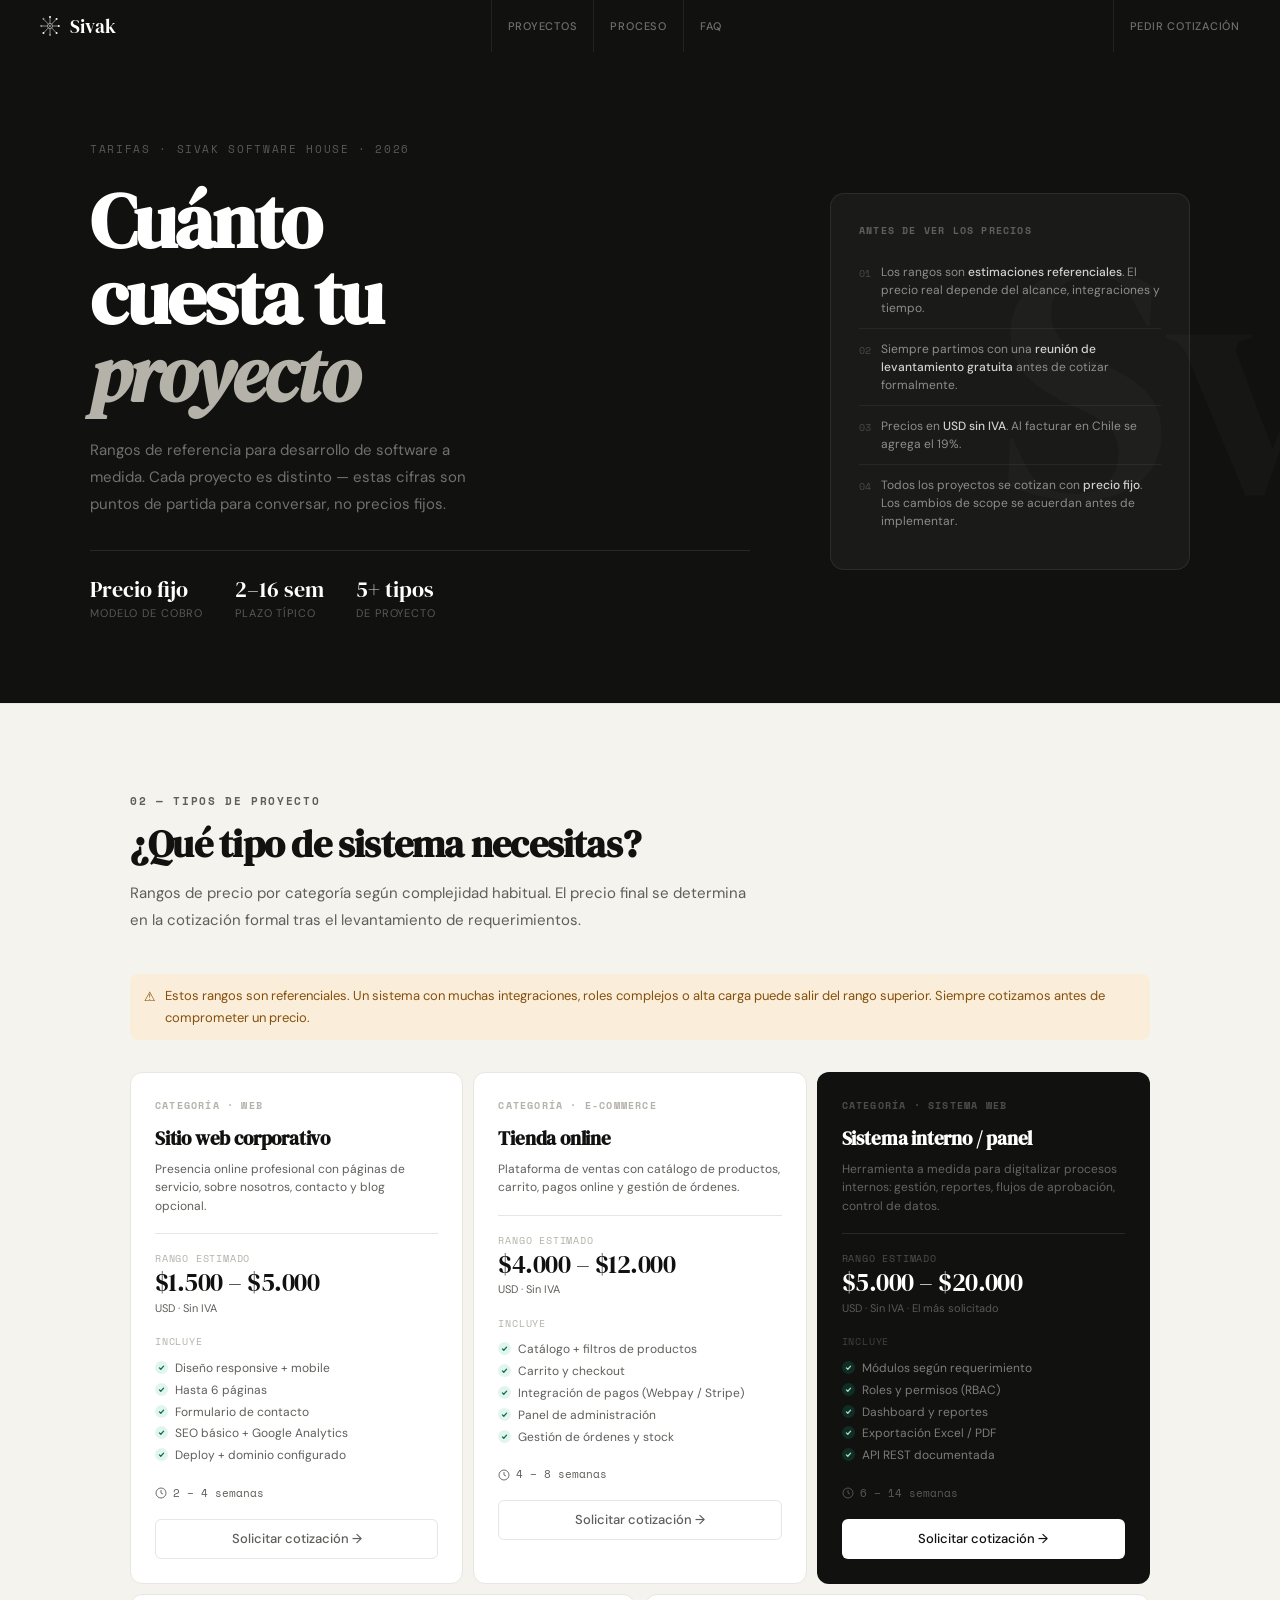
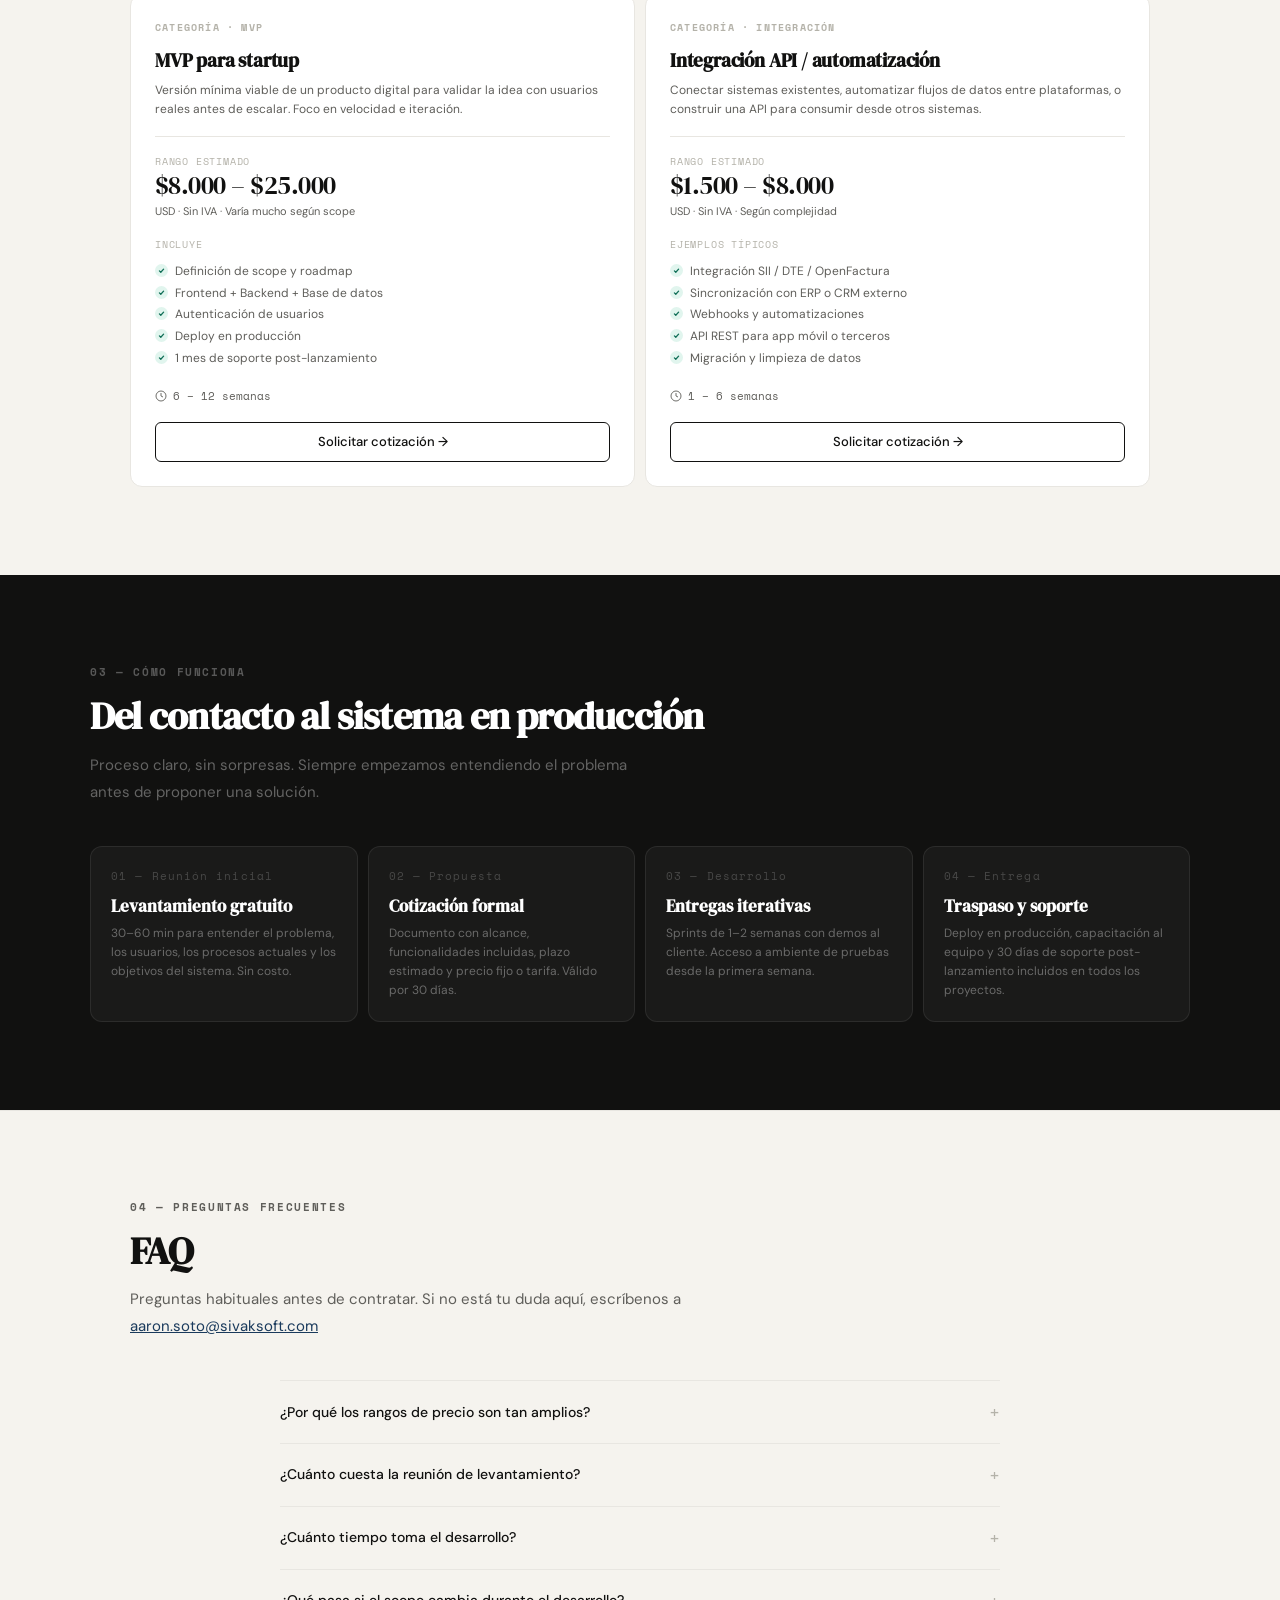
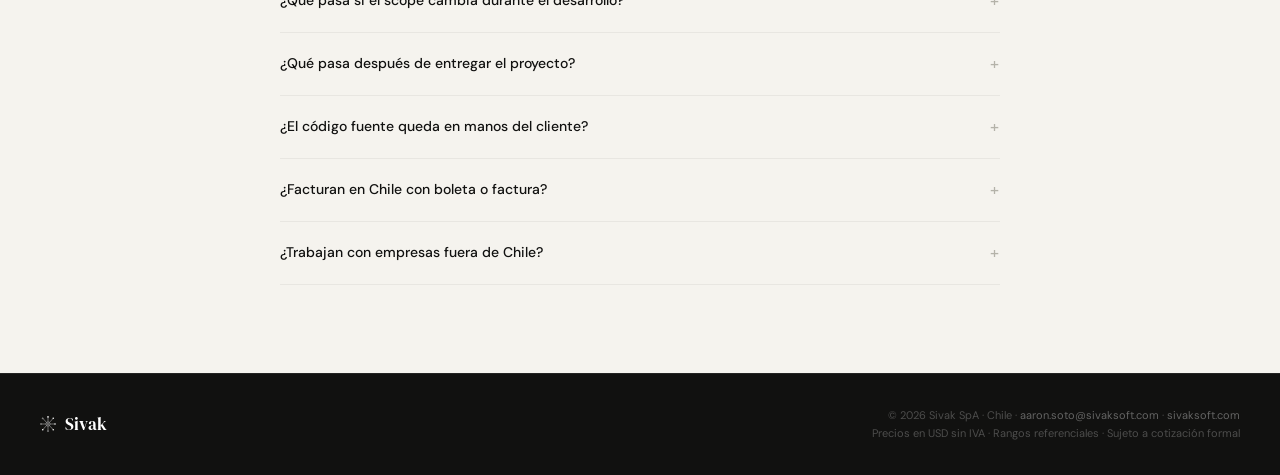
==== commit fdfb5af6: "feat: update pricing page to software house model" ====
--- a/sivak-pricing.html
+++ b/sivak-pricing.html
@@ -3,11 +3,10 @@
 <head>
 <meta charset="UTF-8" />
 <meta name="viewport" content="width=device-width, initial-scale=1.0" />
-<title>Precios — Sivak ERP</title>
+<title>Precios — Sivak · Desarrollo de software</title>
 <link rel="preconnect" href="https://fonts.googleapis.com" />
 <link rel="preconnect" href="https://fonts.gstatic.com" crossorigin />
 <link href="https://fonts.googleapis.com/css2?family=DM+Serif+Display:ital@0;1&family=DM+Sans:opsz,wght@9..40,300;9..40,400;9..40,500&family=Space+Mono:wght@400;700&display=swap" rel="stylesheet" />
-<link rel="stylesheet" href="./pricing.css" />
 <style>
 :root {
   --carbon:      #111110;
@@ -21,6 +20,9 @@
   --success-bg:  #e1f5ee;
   --success-bdr: #9fe1cb;
   --link:        #1a3a5c;
+  --link-bg:     #e6f1fb;
+  --warn:        #854f0b;
+  --warn-bg:     #faeeda;
   --serif: 'DM Serif Display', Georgia, serif;
   --sans:  'DM Sans', system-ui, sans-serif;
   --mono:  'Space Mono', 'Courier New', monospace;
@@ -41,7 +43,7 @@
 /* COVER */
 .cover{background:var(--carbon);padding:5.5rem 2.5rem 5rem;position:relative;overflow:hidden;}
 .cover-wm{position:absolute;right:-60px;top:50%;transform:translateY(-50%);font-family:var(--serif);font-size:26vw;color:rgba(255,255,255,.018);line-height:1;pointer-events:none;user-select:none;}
-.cover-inner{max-width:1100px;margin:0 auto;display:grid;grid-template-columns:1fr 340px;gap:5rem;align-items:center;position:relative;z-index:2;}
+.cover-inner{max-width:1100px;margin:0 auto;display:grid;grid-template-columns:1fr 360px;gap:5rem;align-items:center;position:relative;z-index:2;}
 .cover-eyebrow{font-family:var(--mono);font-size:11px;color:rgba(255,255,255,.3);letter-spacing:.15em;text-transform:uppercase;margin-bottom:1.5rem;}
 .cover-h1{font-family:var(--serif);font-size:clamp(3rem,6vw,5rem);color:var(--white);line-height:1;letter-spacing:-.03em;margin-bottom:1.5rem;}
 .cover-h1 em{color:var(--carbon-40);font-style:italic;}
@@ -49,64 +51,61 @@
 .cover-stats{display:flex;gap:2rem;padding-top:1.75rem;border-top:.5px solid rgba(255,255,255,.1);}
 .cs-val{font-family:var(--serif);font-size:1.4rem;color:var(--white);line-height:1;}
 .cs-lbl{font-size:11px;color:rgba(255,255,255,.3);letter-spacing:.08em;text-transform:uppercase;margin-top:3px;}
+
+/* Cover right — alerta de contexto */
 .cover-right{background:rgba(255,255,255,.04);border:.5px solid rgba(255,255,255,.08);border-radius:14px;padding:1.75rem;}
-.toggle-block{background:rgba(255,255,255,.04);border:.5px solid rgba(255,255,255,.07);border-radius:8px;padding:1.1rem;margin-bottom:1rem;}
-.toggle-row{display:flex;align-items:center;justify-content:space-between;margin-bottom:10px;}
-.toggle-title{font-size:12px;color:rgba(255,255,255,.45);font-weight:500;}
-.badge-save{background:var(--success-bg);color:var(--success);font-family:var(--mono);font-size:10px;font-weight:700;padding:2px 8px;border-radius:20px;letter-spacing:.04em;}
-.toggle-wrap{display:flex;align-items:center;gap:10px;}
-.toggle-opt{font-size:12px;font-weight:500;color:rgba(255,255,255,.3);cursor:pointer;transition:color .15s;}
-.toggle-opt.active{color:var(--white);}
-.toggle-btn{position:relative;width:38px;height:21px;background:rgba(255,255,255,.15);border-radius:9999px;cursor:pointer;border:none;transition:background .2s;flex-shrink:0;}
-.toggle-btn.on{background:var(--success);}
-.toggle-btn::after{content:'';position:absolute;top:3px;left:3px;width:15px;height:15px;background:var(--white);border-radius:50%;transition:transform .2s;box-shadow:0 1px 3px rgba(0,0,0,.25);}
-.toggle-btn.on::after{transform:translateX(17px);}
-.plan-summary{display:flex;flex-direction:column;}
-.ps-row{display:flex;align-items:center;justify-content:space-between;padding:9px 0;border-bottom:.5px solid rgba(255,255,255,.07);}
-.ps-row:last-child{border-bottom:none;}
-.ps-name{font-size:12px;color:rgba(255,255,255,.5);}
-.ps-name strong{color:var(--white);font-weight:500;}
-.ps-price{font-family:var(--mono);font-size:12px;color:var(--white);}
-.ps-price small{font-size:10px;color:rgba(255,255,255,.3);}
+.cover-alert-title{font-family:var(--mono);font-size:10px;color:rgba(255,255,255,.3);letter-spacing:.12em;text-transform:uppercase;font-weight:700;margin-bottom:.85rem;}
+.cover-points{display:flex;flex-direction:column;gap:0;}
+.cp-item{display:flex;align-items:flex-start;gap:10px;padding:11px 0;border-bottom:.5px solid rgba(255,255,255,.06);}
+.cp-item:last-child{border-bottom:none;}
+.cp-num{font-family:var(--mono);font-size:10px;color:rgba(255,255,255,.2);flex-shrink:0;margin-top:2px;}
+.cp-text{font-size:12px;color:rgba(255,255,255,.5);line-height:1.5;}
+.cp-text strong{color:rgba(255,255,255,.8);font-weight:500;}
 
 /* LAYOUT */
 .full-hr{height:.5px;background:var(--carbon-20);}
 section.page{max-width:1100px;margin:0 auto;padding:5.5rem 2.5rem;}
 .eyebrow{font-family:var(--mono);font-size:11px;color:var(--carbon-60);letter-spacing:.15em;text-transform:uppercase;margin-bottom:.75rem;font-weight:700;}
 .section-h{font-family:var(--serif);font-size:clamp(1.8rem,3vw,2.4rem);color:var(--carbon);line-height:1.15;letter-spacing:-.02em;margin-bottom:.85rem;}
-.section-p{font-size:15px;color:var(--carbon-60);line-height:1.8;max-width:600px;margin-bottom:2.5rem;}
-
-/* PLAN CARDS */
-.plans-grid{display:grid;grid-template-columns:repeat(3,1fr);gap:10px;align-items:start;}
-.plan-card{background:var(--white);border:.5px solid var(--carbon-20);border-radius:12px;padding:1.75rem;position:relative;}
-.plan-card.featured{background:var(--carbon);border:.5px solid transparent;}
-.plan-card-tag{position:absolute;top:-11px;left:50%;transform:translateX(-50%);background:var(--carbon);color:var(--white);font-family:var(--mono);font-size:10px;font-weight:700;letter-spacing:.08em;text-transform:uppercase;padding:3px 12px;border-radius:20px;white-space:nowrap;}
-.plan-tier{font-family:var(--mono);font-size:10px;color:var(--carbon-40);letter-spacing:.12em;text-transform:uppercase;font-weight:700;margin-bottom:.6rem;}
-.plan-card.featured .plan-tier{color:rgba(255,255,255,.25);}
-.plan-name{font-family:var(--serif);font-size:1.4rem;color:var(--carbon);margin-bottom:.35rem;letter-spacing:-.01em;}
-.plan-card.featured .plan-name{color:var(--white);}
-.plan-tagline{font-size:13px;color:var(--carbon-60);line-height:1.55;margin-bottom:1.5rem;}
-.plan-card.featured .plan-tagline{color:rgba(255,255,255,.35);}
-.plan-price{display:flex;align-items:baseline;gap:3px;margin-bottom:.35rem;}
-.price-curr{font-family:var(--mono);font-size:12px;color:var(--carbon-60);margin-bottom:6px;}
-.plan-card.featured .price-curr{color:rgba(255,255,255,.3);}
-.price-amount{font-family:var(--serif);font-size:2.6rem;line-height:1;letter-spacing:-.03em;color:var(--carbon);}
-.plan-card.featured .price-amount{color:var(--white);}
-.price-period{font-size:13px;color:var(--carbon-60);}
-.plan-card.featured .price-period{color:rgba(255,255,255,.3);}
-.price-note{font-family:var(--mono);font-size:11px;color:var(--carbon-60);min-height:18px;margin-bottom:1.25rem;}
-.plan-card.featured .price-note{color:rgba(255,255,255,.25);}
-.plan-divider{border:none;border-top:.5px solid var(--carbon-20);margin-bottom:1.1rem;}
-.plan-card.featured .plan-divider{border-color:rgba(255,255,255,.1);}
-.plan-users{font-size:12px;font-weight:500;color:var(--carbon-60);display:flex;align-items:center;gap:6px;margin-bottom:1rem;letter-spacing:.03em;}
-.plan-card.featured .plan-users{color:rgba(255,255,255,.4);}
-.feature-list{list-style:none;display:flex;flex-direction:column;gap:8px;margin-bottom:1.5rem;}
-.feature-list li{font-size:13px;color:var(--carbon-60);display:flex;align-items:flex-start;gap:8px;line-height:1.45;}
-.plan-card.featured .feature-list li{color:rgba(255,255,255,.55);}
-.fi-check{flex-shrink:0;width:15px;height:15px;background:var(--success-bg);border-radius:50%;display:flex;align-items:center;justify-content:center;margin-top:1px;}
-.plan-card.featured .fi-check{background:rgba(15,110,86,.3);}
-
-/* BUTTONS — exactos del brand book */
+.section-p{font-size:15px;color:var(--carbon-60);line-height:1.8;max-width:620px;margin-bottom:2.5rem;}
+.sub-h{font-family:var(--serif);font-size:1.2rem;color:var(--carbon);margin-bottom:.75rem;margin-top:2.25rem;}
+
+/* ALERT BOX */
+.alert{border-radius:8px;padding:11px 14px;display:flex;gap:9px;align-items:flex-start;margin-bottom:2rem;font-size:13px;}
+.alert.warn{background:var(--warn-bg);color:var(--warn);}
+.alert.info{background:var(--link-bg);color:var(--link);}
+.alert-icon{flex-shrink:0;margin-top:1px;}
+
+/* PROJECT CARDS GRID */
+.projects-grid{display:grid;grid-template-columns:repeat(3,1fr);gap:10px;margin-bottom:10px;}
+.projects-grid-2{display:grid;grid-template-columns:repeat(2,1fr);gap:10px;}
+.proj-card{background:var(--white);border:.5px solid var(--carbon-20);border-radius:12px;padding:1.5rem;}
+.proj-card.highlight{background:var(--carbon);border-color:transparent;}
+.proj-type{font-family:var(--mono);font-size:10px;color:var(--carbon-40);letter-spacing:.12em;text-transform:uppercase;font-weight:700;margin-bottom:.5rem;}
+.proj-card.highlight .proj-type{color:rgba(255,255,255,.25);}
+.proj-name{font-family:var(--serif);font-size:1.2rem;color:var(--carbon);margin-bottom:.3rem;letter-spacing:-.01em;}
+.proj-card.highlight .proj-name{color:var(--white);}
+.proj-desc{font-size:12px;color:var(--carbon-60);line-height:1.55;margin-bottom:1.1rem;}
+.proj-card.highlight .proj-desc{color:rgba(255,255,255,.35);}
+.proj-divider{border:none;border-top:.5px solid var(--carbon-20);margin-bottom:1rem;}
+.proj-card.highlight .proj-divider{border-color:rgba(255,255,255,.1);}
+.proj-range-label{font-family:var(--mono);font-size:10px;color:var(--carbon-40);letter-spacing:.08em;text-transform:uppercase;margin-bottom:3px;}
+.proj-card.highlight .proj-range-label{color:rgba(255,255,255,.25);}
+.proj-range{font-family:var(--serif);font-size:1.6rem;line-height:1;letter-spacing:-.02em;color:var(--carbon);margin-bottom:3px;}
+.proj-card.highlight .proj-range{color:var(--white);}
+.proj-range-note{font-size:11px;color:var(--carbon-60);margin-bottom:1rem;}
+.proj-card.highlight .proj-range-note{color:rgba(255,255,255,.3);}
+.proj-includes-label{font-family:var(--mono);font-size:10px;color:var(--carbon-40);letter-spacing:.08em;text-transform:uppercase;margin-bottom:.6rem;}
+.proj-card.highlight .proj-includes-label{color:rgba(255,255,255,.2);}
+.proj-features{list-style:none;display:flex;flex-direction:column;gap:5px;margin-bottom:1.25rem;}
+.proj-features li{font-size:12px;color:var(--carbon-60);display:flex;align-items:flex-start;gap:7px;line-height:1.4;}
+.proj-card.highlight .proj-features li{color:rgba(255,255,255,.45);}
+.fi-dot{flex-shrink:0;width:13px;height:13px;background:var(--success-bg);border-radius:50%;display:flex;align-items:center;justify-content:center;margin-top:1px;}
+.proj-card.highlight .fi-dot{background:rgba(15,110,86,.3);}
+.proj-timeline{display:flex;align-items:center;gap:6px;font-size:11px;color:var(--carbon-60);margin-bottom:1rem;font-family:var(--mono);}
+.proj-card.highlight .proj-timeline{color:rgba(255,255,255,.3);}
+
+/* BUTTONS */
 .btn-p{display:block;width:100%;text-align:center;background:var(--carbon);color:var(--white);font-size:13px;font-weight:500;padding:9px 20px;border-radius:6px;border:none;cursor:pointer;font-family:var(--sans);text-decoration:none;transition:opacity .15s;}
 .btn-p:hover{opacity:.85;}
 .btn-s{display:block;width:100%;text-align:center;background:transparent;color:var(--carbon);font-size:13px;font-weight:500;padding:8px 20px;border-radius:6px;border:1px solid var(--carbon);cursor:pointer;font-family:var(--sans);text-decoration:none;transition:background .15s;}
@@ -115,38 +114,33 @@
 .btn-g:hover{border-color:var(--carbon-40);color:var(--carbon);}
 .btn-white{display:block;width:100%;text-align:center;background:var(--white);color:var(--carbon);font-size:13px;font-weight:500;padding:9px 20px;border-radius:6px;border:none;cursor:pointer;font-family:var(--sans);text-decoration:none;transition:opacity .15s;}
 .btn-white:hover{opacity:.88;}
-.btn-ghost-w{display:block;width:100%;text-align:center;background:transparent;color:rgba(255,255,255,.6);font-size:13px;font-weight:500;padding:8px 20px;border-radius:6px;border:.5px solid rgba(255,255,255,.2);cursor:pointer;font-family:var(--sans);text-decoration:none;transition:border-color .15s,color .15s;}
-.btn-ghost-w:hover{border-color:rgba(255,255,255,.5);color:var(--white);}
-.plan-footnote{font-size:11px;color:var(--carbon-40);text-align:center;margin-top:8px;}
-.plan-card.featured .plan-footnote{color:rgba(255,255,255,.2);}
-
-/* TABLE */
+
+/* HORA TABLE */
+.rate-grid{display:grid;grid-template-columns:repeat(3,1fr);gap:10px;margin-bottom:10px;}
+.rate-card{background:var(--white);border:.5px solid var(--carbon-20);border-radius:12px;padding:1.25rem;}
+.rate-role{font-family:var(--mono);font-size:10px;color:var(--carbon-40);letter-spacing:.1em;text-transform:uppercase;font-weight:700;margin-bottom:.4rem;}
+.rate-title{font-size:14px;font-weight:500;color:var(--carbon);margin-bottom:.3rem;}
+.rate-amount{font-family:var(--serif);font-size:1.5rem;letter-spacing:-.02em;color:var(--carbon);line-height:1;margin-bottom:.25rem;}
+.rate-note{font-size:11px;color:var(--carbon-60);line-height:1.45;}
+
+/* MODELO TABLE */
 .ui-table{width:100%;border-collapse:collapse;}
 .ui-table th{font-size:11px;font-weight:500;color:var(--carbon-60);text-transform:uppercase;letter-spacing:.07em;padding:9px 13px;border-bottom:1px solid var(--carbon-20);text-align:left;background:var(--parchment);}
-.ui-table th:not(:first-child){text-align:center;}
-.ui-table th.col-f{font-family:var(--serif);font-size:13px;text-transform:none;letter-spacing:0;color:var(--carbon);}
 .ui-table td{font-size:13px;color:var(--carbon);padding:9px 13px;border-bottom:.5px solid var(--carbon-20);}
 .ui-table tr:last-child td{border-bottom:none;}
-.ui-table td:not(:first-child){text-align:center;}
-.ui-table tbody tr.gh td{font-family:var(--mono);font-size:10px;color:var(--carbon-40);letter-spacing:.1em;text-transform:uppercase;background:var(--parchment);padding:8px 13px 6px;border-bottom:none;}
-.ui-table tbody tr:hover:not(.gh){background:rgba(15,110,86,.03);}
-.tick{color:var(--success);font-size:14px;}
-.cross{color:var(--carbon-40);}
-.partial{font-family:var(--mono);font-size:11px;color:var(--carbon-60);}
-
-/* BILLING DARK */
-.billing-section{background:var(--carbon);padding:5.5rem 2.5rem;}
-.billing-inner{max-width:1100px;margin:0 auto;display:grid;grid-template-columns:1fr 1fr;gap:4rem 5rem;align-items:start;}
-.billing-eyebrow{font-family:var(--mono);font-size:11px;color:rgba(255,255,255,.3);letter-spacing:.15em;text-transform:uppercase;font-weight:700;margin-bottom:.75rem;}
-.billing-h{font-family:var(--serif);font-size:1.8rem;color:var(--white);line-height:1.1;letter-spacing:-.02em;margin-bottom:.75rem;}
-.billing-p{font-size:14px;color:rgba(255,255,255,.35);line-height:1.75;margin-bottom:2rem;}
-.billing-items{display:flex;flex-direction:column;}
-.billing-item{display:flex;gap:12px;align-items:flex-start;padding:14px 0;border-bottom:.5px solid rgba(255,255,255,.07);}
-.billing-item:last-child{border-bottom:none;}
-.bi-icon{flex-shrink:0;width:32px;height:32px;background:rgba(255,255,255,.06);border:.5px solid rgba(255,255,255,.1);border-radius:8px;display:flex;align-items:center;justify-content:center;color:rgba(255,255,255,.4);}
-.bi-title{font-size:13px;font-weight:500;color:var(--white);margin-bottom:2px;}
-.bi-desc{font-size:12px;color:rgba(255,255,255,.3);line-height:1.55;}
-.bi-desc a{color:rgba(255,255,255,.5);}
+.ui-table tbody tr:hover{background:rgba(15,110,86,.03);}
+
+/* PROCESO DARK */
+.proceso-section{background:var(--carbon);padding:5.5rem 2.5rem;}
+.proceso-inner{max-width:1100px;margin:0 auto;}
+.proceso-eyebrow{font-family:var(--mono);font-size:11px;color:rgba(255,255,255,.3);letter-spacing:.15em;text-transform:uppercase;font-weight:700;margin-bottom:.75rem;}
+.proceso-h{font-family:var(--serif);font-size:clamp(1.8rem,3vw,2.4rem);color:var(--white);line-height:1.15;letter-spacing:-.02em;margin-bottom:.85rem;}
+.proceso-p{font-size:15px;color:rgba(255,255,255,.35);line-height:1.8;max-width:560px;margin-bottom:2.5rem;}
+.steps-grid{display:grid;grid-template-columns:repeat(4,1fr);gap:10px;}
+.step-card{background:rgba(255,255,255,.04);border:.5px solid rgba(255,255,255,.08);border-radius:12px;padding:1.25rem;}
+.step-num{font-family:var(--mono);font-size:11px;color:rgba(255,255,255,.2);letter-spacing:.1em;margin-bottom:.75rem;}
+.step-title{font-family:var(--serif);font-size:1.05rem;color:var(--white);margin-bottom:.4rem;line-height:1.2;}
+.step-desc{font-size:12px;color:rgba(255,255,255,.35);line-height:1.6;}
 
 /* FAQ */
 .faq-wrap{max-width:720px;margin:0 auto;}
@@ -167,32 +161,23 @@
 .footer-meta a{color:rgba(255,255,255,.35);text-decoration:none;}
 .footer-meta a:hover{color:rgba(255,255,255,.6);}
 
-/* PRICE TOGGLE */
-.price-monthly{display:flex;}
-.price-annual{display:none;}
-body.annual .price-monthly{display:none;}
-body.annual .price-annual{display:flex;}
-.annual-note{display:none;}
-body.annual .annual-note{display:block;}
-.monthly-note{display:block;}
-body.annual .monthly-note{display:none;}
-
 @media(max-width:900px){
-  .cover-inner{grid-template-columns:1fr;}
+  .cover-inner,.billing-inner{grid-template-columns:1fr;}
   .cover-right{display:none;}
-  .plans-grid{grid-template-columns:1fr;max-width:480px;}
-  .billing-inner{grid-template-columns:1fr;}
+  .projects-grid{grid-template-columns:1fr;}
+  .projects-grid-2{grid-template-columns:1fr;}
+  .rate-grid{grid-template-columns:1fr 1fr;}
+  .steps-grid{grid-template-columns:1fr 1fr;}
   footer{flex-direction:column;gap:1rem;text-align:center;}
   .footer-meta{text-align:center;}
-  nav{padding:0 1.25rem;}
-  section.page{padding:3.5rem 1.25rem;}
-  .billing-section{padding:3.5rem 1.25rem;}
-  .cover{padding:4rem 1.25rem 3.5rem;}
+  nav,.cover,.proceso-section,section.page{padding-left:1.25rem;padding-right:1.25rem;}
+  nav{padding-top:0;padding-bottom:0;}
 }
 </style>
 </head>
 <body>
 
+<!-- NAV -->
 <nav>
   <a class="nav-brand" href="#">
     <svg width="20" height="20" viewBox="0 0 36 36" fill="none">
@@ -218,258 +203,267 @@
     Sivak
   </a>
   <div class="nav-links">
-    <a href="#planes">Planes</a>
-    <a href="#comparacion">Comparación</a>
+    <a href="#proyectos">Proyectos</a>
+    <a href="#proceso">Proceso</a>
     <a href="#faq">FAQ</a>
   </div>
-  <a class="nav-cta" href="mailto:support@sivaksoft.com">Contactar ventas</a>
+  <a class="nav-cta" href="mailto:aaron.soto@sivaksoft.com">Pedir cotización</a>
 </nav>
 
+<!-- COVER -->
 <div class="cover">
   <div class="cover-wm">Sv</div>
   <div class="cover-inner">
     <div>
-      <p class="cover-eyebrow">Precios · Sivak ERP · 2026</p>
-      <h1 class="cover-h1">Precios<br>sin <em>letra<br>chica</em></h1>
-      <p class="cover-desc">Facturación electrónica DTE, inventario, ventas y contabilidad para PYMEs. Desde $99 USD/mes, sin implementaciones caras ni contratos anuales forzados.</p>
+      <p class="cover-eyebrow">Tarifas · Sivak Software House · 2026</p>
+      <h1 class="cover-h1">Cuánto<br>cuesta tu<br><em>proyecto</em></h1>
+      <p class="cover-desc">Rangos de referencia para desarrollo de software a medida. Cada proyecto es distinto — estas cifras son puntos de partida para conversar, no precios fijos.</p>
       <div class="cover-stats">
-        <div><div class="cs-val">3</div><div class="cs-lbl">Planes</div></div>
-        <div><div class="cs-val">14 días</div><div class="cs-lbl">Prueba gratis</div></div>
-        <div><div class="cs-val">−17%</div><div class="cs-lbl">Pago anual</div></div>
+        <div><div class="cs-val">Precio fijo</div><div class="cs-lbl">Modelo de cobro</div></div>
+        <div><div class="cs-val">2–16 sem</div><div class="cs-lbl">Plazo típico</div></div>
+        <div><div class="cs-val">5+ tipos</div><div class="cs-lbl">De proyecto</div></div>
       </div>
     </div>
     <div class="cover-right">
-      <div class="toggle-block">
-        <div class="toggle-row">
-          <span class="toggle-title">Tipo de facturación</span>
-          <span class="badge-save">Ahorra 17%</span>
+      <p class="cover-alert-title">Antes de ver los precios</p>
+      <div class="cover-points">
+        <div class="cp-item">
+          <span class="cp-num">01</span>
+          <span class="cp-text">Los rangos son <strong>estimaciones referenciales</strong>. El precio real depende del alcance, integraciones y tiempo.</span>
         </div>
-        <div class="toggle-wrap">
-          <span class="toggle-opt active" id="opt-monthly">Mensual</span>
-          <button class="toggle-btn" id="billing-toggle" aria-pressed="false"></button>
-          <span class="toggle-opt" id="opt-annual">Anual</span>
+        <div class="cp-item">
+          <span class="cp-num">02</span>
+          <span class="cp-text">Siempre partimos con una <strong>reunión de levantamiento gratuita</strong> antes de cotizar formalmente.</span>
         </div>
-      </div>
-      <div class="plan-summary">
-        <div class="ps-row">
-          <span class="ps-name"><strong>Starter</strong> · 3 usuarios</span>
-          <span class="ps-price"><span class="price-monthly">$99<small>/mes</small></span><span class="price-annual">$82<small>/mes</small></span></span>
+        <div class="cp-item">
+          <span class="cp-num">03</span>
+          <span class="cp-text">Precios en <strong>USD sin IVA</strong>. Al facturar en Chile se agrega el 19%.</span>
         </div>
-        <div class="ps-row">
-          <span class="ps-name"><strong>Profesional</strong> · 10 usuarios</span>
-          <span class="ps-price"><span class="price-monthly">$299<small>/mes</small></span><span class="price-annual">$249<small>/mes</small></span></span>
+        <div class="cp-item">
+          <span class="cp-num">04</span>
+          <span class="cp-text">Todos los proyectos se cotizan con <strong>precio fijo</strong>. Los cambios de scope se acuerdan antes de implementar.</span>
         </div>
-        <div class="ps-row">
-          <span class="ps-name"><strong>Enterprise</strong> · ilimitado</span>
-          <span class="ps-price">$999+<small>/mes</small></span>
-        </div>
       </div>
     </div>
   </div>
 </div>
 
+<!-- PROYECTOS -->
 <div class="full-hr"></div>
-<section class="page" id="planes">
-  <p class="eyebrow">02 — Planes</p>
-  <h2 class="section-h">Elige tu plan</h2>
-  <p class="section-p">Todos los planes incluyen prueba gratuita de 14 días sin tarjeta de crédito. Precios en USD sin IVA — al facturar en Chile se aplica el 19%.</p>
-
-  <div class="plans-grid">
-    <!-- Starter -->
-    <div class="plan-card">
-      <p class="plan-tier">Plan · Starter</p>
-      <h2 class="plan-name">Starter</h2>
-      <p class="plan-tagline">Para negocios que están dando sus primeros pasos con la gestión digital.</p>
-      <div class="price-monthly plan-price"><span class="price-curr">USD</span><span class="price-amount">99</span><span class="price-period">/mes</span></div>
-      <div class="price-annual plan-price"><span class="price-curr">USD</span><span class="price-amount">82</span><span class="price-period">/mes</span></div>
-      <p class="price-note annual-note">$990 USD/año · Ahorras $198</p>
-      <p class="price-note monthly-note">&nbsp;</p>
-      <hr class="plan-divider" />
-      <div class="plan-users">
-        <svg width="13" height="13" fill="none" viewBox="0 0 24 24"><circle cx="12" cy="8" r="4" stroke="#b4b2a9" stroke-width="1.8"/><path d="M4 20c0-3.314 3.582-6 8-6s8 2.686 8 6" stroke="#b4b2a9" stroke-width="1.8" stroke-linecap="round"/></svg>
-        Hasta 3 usuarios
-      </div>
-      <ul class="feature-list">
-        <li><span class="fi-check"><svg width="9" height="9" viewBox="0 0 10 10" fill="none"><polyline points="2,5.5 4,7.5 8,3" stroke="#0f6e56" stroke-width="1.6" stroke-linecap="round" stroke-linejoin="round"/></svg></span>Facturación electrónica DTE (SII)</li>
-        <li><span class="fi-check"><svg width="9" height="9" viewBox="0 0 10 10" fill="none"><polyline points="2,5.5 4,7.5 8,3" stroke="#0f6e56" stroke-width="1.6" stroke-linecap="round" stroke-linejoin="round"/></svg></span>Inventario y control de stock</li>
-        <li><span class="fi-check"><svg width="9" height="9" viewBox="0 0 10 10" fill="none"><polyline points="2,5.5 4,7.5 8,3" stroke="#0f6e56" stroke-width="1.6" stroke-linecap="round" stroke-linejoin="round"/></svg></span>Ventas y cotizaciones</li>
-        <li><span class="fi-check"><svg width="9" height="9" viewBox="0 0 10 10" fill="none"><polyline points="2,5.5 4,7.5 8,3" stroke="#0f6e56" stroke-width="1.6" stroke-linecap="round" stroke-linejoin="round"/></svg></span>Compras y órdenes de compra</li>
-        <li><span class="fi-check"><svg width="9" height="9" viewBox="0 0 10 10" fill="none"><polyline points="2,5.5 4,7.5 8,3" stroke="#0f6e56" stroke-width="1.6" stroke-linecap="round" stroke-linejoin="round"/></svg></span>Contabilidad básica y libro mayor</li>
-        <li><span class="fi-check"><svg width="9" height="9" viewBox="0 0 10 10" fill="none"><polyline points="2,5.5 4,7.5 8,3" stroke="#0f6e56" stroke-width="1.6" stroke-linecap="round" stroke-linejoin="round"/></svg></span>Soporte por email (48 h)</li>
+<section class="page" id="proyectos">
+  <p class="eyebrow">02 — Tipos de proyecto</p>
+  <h2 class="section-h">¿Qué tipo de sistema necesitas?</h2>
+  <p class="section-p">Rangos de precio por categoría según complejidad habitual. El precio final se determina en la cotización formal tras el levantamiento de requerimientos.</p>
+
+  <div class="alert warn">
+    <span class="alert-icon">⚠</span>
+    <span>Estos rangos son referenciales. Un sistema con muchas integraciones, roles complejos o alta carga puede salir del rango superior. Siempre cotizamos antes de comprometer un precio.</span>
+  </div>
+
+  <div class="projects-grid">
+
+    <!-- Sitio web corporativo -->
+    <div class="proj-card">
+      <p class="proj-type">Categoría · Web</p>
+      <h3 class="proj-name">Sitio web corporativo</h3>
+      <p class="proj-desc">Presencia online profesional con páginas de servicio, sobre nosotros, contacto y blog opcional.</p>
+      <hr class="proj-divider" />
+      <p class="proj-range-label">Rango estimado</p>
+      <p class="proj-range">$1.500 – $5.000</p>
+      <p class="proj-range-note">USD · Sin IVA</p>
+      <p class="proj-includes-label">Incluye</p>
+      <ul class="proj-features">
+        <li><span class="fi-dot"><svg width="7" height="7" viewBox="0 0 10 10" fill="none"><polyline points="2,5.5 4,7.5 8,3" stroke="#0f6e56" stroke-width="1.8" stroke-linecap="round" stroke-linejoin="round"/></svg></span>Diseño responsive + mobile</li>
+        <li><span class="fi-dot"><svg width="7" height="7" viewBox="0 0 10 10" fill="none"><polyline points="2,5.5 4,7.5 8,3" stroke="#0f6e56" stroke-width="1.8" stroke-linecap="round" stroke-linejoin="round"/></svg></span>Hasta 6 páginas</li>
+        <li><span class="fi-dot"><svg width="7" height="7" viewBox="0 0 10 10" fill="none"><polyline points="2,5.5 4,7.5 8,3" stroke="#0f6e56" stroke-width="1.8" stroke-linecap="round" stroke-linejoin="round"/></svg></span>Formulario de contacto</li>
+        <li><span class="fi-dot"><svg width="7" height="7" viewBox="0 0 10 10" fill="none"><polyline points="2,5.5 4,7.5 8,3" stroke="#0f6e56" stroke-width="1.8" stroke-linecap="round" stroke-linejoin="round"/></svg></span>SEO básico + Google Analytics</li>
+        <li><span class="fi-dot"><svg width="7" height="7" viewBox="0 0 10 10" fill="none"><polyline points="2,5.5 4,7.5 8,3" stroke="#0f6e56" stroke-width="1.8" stroke-linecap="round" stroke-linejoin="round"/></svg></span>Deploy + dominio configurado</li>
       </ul>
-      <a class="btn-s" href="mailto:support@sivaksoft.com?subject=Prueba%20Starter">Probar 14 días gratis</a>
-      <p class="plan-footnote">Sin tarjeta de crédito</p>
-    </div>
-
-    <!-- Profesional featured -->
-    <div class="plan-card featured">
-      <span class="plan-card-tag">Más popular</span>
-      <p class="plan-tier">Plan · Profesional</p>
-      <h2 class="plan-name">Profesional</h2>
-      <p class="plan-tagline">Para PYMEs en crecimiento que necesitan visibilidad total del negocio.</p>
-      <div class="price-monthly plan-price"><span class="price-curr">USD</span><span class="price-amount">299</span><span class="price-period">/mes</span></div>
-      <div class="price-annual plan-price"><span class="price-curr">USD</span><span class="price-amount">249</span><span class="price-period">/mes</span></div>
-      <p class="price-note annual-note">$2.988 USD/año · Ahorras $600</p>
-      <p class="price-note monthly-note">&nbsp;</p>
-      <hr class="plan-divider" />
-      <div class="plan-users">
-        <svg width="13" height="13" fill="none" viewBox="0 0 24 24"><circle cx="12" cy="8" r="4" stroke="rgba(255,255,255,.3)" stroke-width="1.8"/><path d="M4 20c0-3.314 3.582-6 8-6s8 2.686 8 6" stroke="rgba(255,255,255,.3)" stroke-width="1.8" stroke-linecap="round"/></svg>
-        Hasta 10 usuarios
-      </div>
-      <ul class="feature-list">
-        <li><span class="fi-check"><svg width="9" height="9" viewBox="0 0 10 10" fill="none"><polyline points="2,5.5 4,7.5 8,3" stroke="#9fe1cb" stroke-width="1.6" stroke-linecap="round" stroke-linejoin="round"/></svg></span>Todo lo del plan Starter</li>
-        <li><span class="fi-check"><svg width="9" height="9" viewBox="0 0 10 10" fill="none"><polyline points="2,5.5 4,7.5 8,3" stroke="#9fe1cb" stroke-width="1.6" stroke-linecap="round" stroke-linejoin="round"/></svg></span>Contabilidad completa y balances</li>
-        <li><span class="fi-check"><svg width="9" height="9" viewBox="0 0 10 10" fill="none"><polyline points="2,5.5 4,7.5 8,3" stroke="#9fe1cb" stroke-width="1.6" stroke-linecap="round" stroke-linejoin="round"/></svg></span>Tesorería y flujo de caja</li>
-        <li><span class="fi-check"><svg width="9" height="9" viewBox="0 0 10 10" fill="none"><polyline points="2,5.5 4,7.5 8,3" stroke="#9fe1cb" stroke-width="1.6" stroke-linecap="round" stroke-linejoin="round"/></svg></span>RRHH y nómina</li>
-        <li><span class="fi-check"><svg width="9" height="9" viewBox="0 0 10 10" fill="none"><polyline points="2,5.5 4,7.5 8,3" stroke="#9fe1cb" stroke-width="1.6" stroke-linecap="round" stroke-linejoin="round"/></svg></span>CRM básico integrado</li>
-        <li><span class="fi-check"><svg width="9" height="9" viewBox="0 0 10 10" fill="none"><polyline points="2,5.5 4,7.5 8,3" stroke="#9fe1cb" stroke-width="1.6" stroke-linecap="round" stroke-linejoin="round"/></svg></span>Soporte email + chat (24 h)</li>
+      <div class="proj-timeline">
+        <svg width="12" height="12" fill="none" viewBox="0 0 24 24" stroke="currentColor" stroke-width="1.8"><circle cx="12" cy="12" r="10"/><polyline points="12 6 12 12 16 14"/></svg>
+        2 – 4 semanas
+      </div>
+      <a class="btn-g" href="mailto:aaron.soto@sivaksoft.com?subject=Cotización%20Sitio%20Web%20Corporativo">Solicitar cotización →</a>
+    </div>
+
+    <!-- E-commerce / tienda online -->
+    <div class="proj-card">
+      <p class="proj-type">Categoría · E-commerce</p>
+      <h3 class="proj-name">Tienda online</h3>
+      <p class="proj-desc">Plataforma de ventas con catálogo de productos, carrito, pagos online y gestión de órdenes.</p>
+      <hr class="proj-divider" />
+      <p class="proj-range-label">Rango estimado</p>
+      <p class="proj-range">$4.000 – $12.000</p>
+      <p class="proj-range-note">USD · Sin IVA</p>
+      <p class="proj-includes-label">Incluye</p>
+      <ul class="proj-features">
+        <li><span class="fi-dot"><svg width="7" height="7" viewBox="0 0 10 10" fill="none"><polyline points="2,5.5 4,7.5 8,3" stroke="#0f6e56" stroke-width="1.8" stroke-linecap="round" stroke-linejoin="round"/></svg></span>Catálogo + filtros de productos</li>
+        <li><span class="fi-dot"><svg width="7" height="7" viewBox="0 0 10 10" fill="none"><polyline points="2,5.5 4,7.5 8,3" stroke="#0f6e56" stroke-width="1.8" stroke-linecap="round" stroke-linejoin="round"/></svg></span>Carrito y checkout</li>
+        <li><span class="fi-dot"><svg width="7" height="7" viewBox="0 0 10 10" fill="none"><polyline points="2,5.5 4,7.5 8,3" stroke="#0f6e56" stroke-width="1.8" stroke-linecap="round" stroke-linejoin="round"/></svg></span>Integración de pagos (Webpay / Stripe)</li>
+        <li><span class="fi-dot"><svg width="7" height="7" viewBox="0 0 10 10" fill="none"><polyline points="2,5.5 4,7.5 8,3" stroke="#0f6e56" stroke-width="1.8" stroke-linecap="round" stroke-linejoin="round"/></svg></span>Panel de administración</li>
+        <li><span class="fi-dot"><svg width="7" height="7" viewBox="0 0 10 10" fill="none"><polyline points="2,5.5 4,7.5 8,3" stroke="#0f6e56" stroke-width="1.8" stroke-linecap="round" stroke-linejoin="round"/></svg></span>Gestión de órdenes y stock</li>
       </ul>
-      <a class="btn-white" href="mailto:support@sivaksoft.com?subject=Prueba%20Profesional">Probar 14 días gratis</a>
-      <p class="plan-footnote">Sin tarjeta de crédito</p>
-    </div>
-
-    <!-- Enterprise -->
-    <div class="plan-card">
-      <p class="plan-tier">Plan · Enterprise</p>
-      <h2 class="plan-name">Enterprise</h2>
-      <p class="plan-tagline">Para empresas con operaciones complejas, múltiples sucursales o requerimientos a medida.</p>
-      <div class="plan-price"><span class="price-curr">USD</span><span class="price-amount">999</span><span class="price-period">+/mes</span></div>
-      <p class="price-note">Precio según requerimientos</p>
-      <hr class="plan-divider" />
-      <div class="plan-users">
-        <svg width="13" height="13" fill="none" viewBox="0 0 24 24"><circle cx="12" cy="8" r="4" stroke="#b4b2a9" stroke-width="1.8"/><path d="M4 20c0-3.314 3.582-6 8-6s8 2.686 8 6" stroke="#b4b2a9" stroke-width="1.8" stroke-linecap="round"/></svg>
-        Usuarios ilimitados
-      </div>
-      <ul class="feature-list">
-        <li><span class="fi-check"><svg width="9" height="9" viewBox="0 0 10 10" fill="none"><polyline points="2,5.5 4,7.5 8,3" stroke="#0f6e56" stroke-width="1.6" stroke-linecap="round" stroke-linejoin="round"/></svg></span>Todo lo del plan Profesional</li>
-        <li><span class="fi-check"><svg width="9" height="9" viewBox="0 0 10 10" fill="none"><polyline points="2,5.5 4,7.5 8,3" stroke="#0f6e56" stroke-width="1.6" stroke-linecap="round" stroke-linejoin="round"/></svg></span>SLA garantizado ≥ 99.5% uptime</li>
-        <li><span class="fi-check"><svg width="9" height="9" viewBox="0 0 10 10" fill="none"><polyline points="2,5.5 4,7.5 8,3" stroke="#0f6e56" stroke-width="1.6" stroke-linecap="round" stroke-linejoin="round"/></svg></span>Soporte prioritario (4 h respuesta)</li>
-        <li><span class="fi-check"><svg width="9" height="9" viewBox="0 0 10 10" fill="none"><polyline points="2,5.5 4,7.5 8,3" stroke="#0f6e56" stroke-width="1.6" stroke-linecap="round" stroke-linejoin="round"/></svg></span>Onboarding y capacitación incluida</li>
-        <li><span class="fi-check"><svg width="9" height="9" viewBox="0 0 10 10" fill="none"><polyline points="2,5.5 4,7.5 8,3" stroke="#0f6e56" stroke-width="1.6" stroke-linecap="round" stroke-linejoin="round"/></svg></span>Integraciones y add-ons a medida</li>
-        <li><span class="fi-check"><svg width="9" height="9" viewBox="0 0 10 10" fill="none"><polyline points="2,5.5 4,7.5 8,3" stroke="#0f6e56" stroke-width="1.6" stroke-linecap="round" stroke-linejoin="round"/></svg></span>Pago por transferencia bancaria</li>
+      <div class="proj-timeline">
+        <svg width="12" height="12" fill="none" viewBox="0 0 24 24" stroke="currentColor" stroke-width="1.8"><circle cx="12" cy="12" r="10"/><polyline points="12 6 12 12 16 14"/></svg>
+        4 – 8 semanas
+      </div>
+      <a class="btn-g" href="mailto:aaron.soto@sivaksoft.com?subject=Cotización%20Tienda%20Online">Solicitar cotización →</a>
+    </div>
+
+    <!-- Sistema interno / panel de administración -->
+    <div class="proj-card highlight">
+      <p class="proj-type">Categoría · Sistema web</p>
+      <h3 class="proj-name">Sistema interno / panel</h3>
+      <p class="proj-desc">Herramienta a medida para digitalizar procesos internos: gestión, reportes, flujos de aprobación, control de datos.</p>
+      <hr class="proj-divider" />
+      <p class="proj-range-label">Rango estimado</p>
+      <p class="proj-range">$5.000 – $20.000</p>
+      <p class="proj-range-note">USD · Sin IVA · El más solicitado</p>
+      <p class="proj-includes-label">Incluye</p>
+      <ul class="proj-features">
+        <li><span class="fi-dot"><svg width="7" height="7" viewBox="0 0 10 10" fill="none"><polyline points="2,5.5 4,7.5 8,3" stroke="#9fe1cb" stroke-width="1.8" stroke-linecap="round" stroke-linejoin="round"/></svg></span>Módulos según requerimiento</li>
+        <li><span class="fi-dot"><svg width="7" height="7" viewBox="0 0 10 10" fill="none"><polyline points="2,5.5 4,7.5 8,3" stroke="#9fe1cb" stroke-width="1.8" stroke-linecap="round" stroke-linejoin="round"/></svg></span>Roles y permisos (RBAC)</li>
+        <li><span class="fi-dot"><svg width="7" height="7" viewBox="0 0 10 10" fill="none"><polyline points="2,5.5 4,7.5 8,3" stroke="#9fe1cb" stroke-width="1.8" stroke-linecap="round" stroke-linejoin="round"/></svg></span>Dashboard y reportes</li>
+        <li><span class="fi-dot"><svg width="7" height="7" viewBox="0 0 10 10" fill="none"><polyline points="2,5.5 4,7.5 8,3" stroke="#9fe1cb" stroke-width="1.8" stroke-linecap="round" stroke-linejoin="round"/></svg></span>Exportación Excel / PDF</li>
+        <li><span class="fi-dot"><svg width="7" height="7" viewBox="0 0 10 10" fill="none"><polyline points="2,5.5 4,7.5 8,3" stroke="#9fe1cb" stroke-width="1.8" stroke-linecap="round" stroke-linejoin="round"/></svg></span>API REST documentada</li>
       </ul>
-      <a class="btn-g" href="mailto:aaron.soto@sivaksoft.com?subject=Consulta%20Enterprise">Consultar precio →</a>
-      <p class="plan-footnote">Contrato personalizado</p>
-    </div>
+      <div class="proj-timeline">
+        <svg width="12" height="12" fill="none" viewBox="0 0 24 24" stroke="rgba(255,255,255,.3)" stroke-width="1.8"><circle cx="12" cy="12" r="10"/><polyline points="12 6 12 12 16 14"/></svg>
+        6 – 14 semanas
+      </div>
+      <a class="btn-white" href="mailto:aaron.soto@sivaksoft.com?subject=Cotización%20Sistema%20Interno">Solicitar cotización →</a>
+    </div>
+
+  </div>
+
+  <div class="projects-grid-2" style="margin-top:10px;">
+
+    <!-- MVP / Startup -->
+    <div class="proj-card">
+      <p class="proj-type">Categoría · MVP</p>
+      <h3 class="proj-name">MVP para startup</h3>
+      <p class="proj-desc">Versión mínima viable de un producto digital para validar la idea con usuarios reales antes de escalar. Foco en velocidad e iteración.</p>
+      <hr class="proj-divider" />
+      <p class="proj-range-label">Rango estimado</p>
+      <p class="proj-range">$8.000 – $25.000</p>
+      <p class="proj-range-note">USD · Sin IVA · Varía mucho según scope</p>
+      <p class="proj-includes-label">Incluye</p>
+      <ul class="proj-features">
+        <li><span class="fi-dot"><svg width="7" height="7" viewBox="0 0 10 10" fill="none"><polyline points="2,5.5 4,7.5 8,3" stroke="#0f6e56" stroke-width="1.8" stroke-linecap="round" stroke-linejoin="round"/></svg></span>Definición de scope y roadmap</li>
+        <li><span class="fi-dot"><svg width="7" height="7" viewBox="0 0 10 10" fill="none"><polyline points="2,5.5 4,7.5 8,3" stroke="#0f6e56" stroke-width="1.8" stroke-linecap="round" stroke-linejoin="round"/></svg></span>Frontend + Backend + Base de datos</li>
+        <li><span class="fi-dot"><svg width="7" height="7" viewBox="0 0 10 10" fill="none"><polyline points="2,5.5 4,7.5 8,3" stroke="#0f6e56" stroke-width="1.8" stroke-linecap="round" stroke-linejoin="round"/></svg></span>Autenticación de usuarios</li>
+        <li><span class="fi-dot"><svg width="7" height="7" viewBox="0 0 10 10" fill="none"><polyline points="2,5.5 4,7.5 8,3" stroke="#0f6e56" stroke-width="1.8" stroke-linecap="round" stroke-linejoin="round"/></svg></span>Deploy en producción</li>
+        <li><span class="fi-dot"><svg width="7" height="7" viewBox="0 0 10 10" fill="none"><polyline points="2,5.5 4,7.5 8,3" stroke="#0f6e56" stroke-width="1.8" stroke-linecap="round" stroke-linejoin="round"/></svg></span>1 mes de soporte post-lanzamiento</li>
+      </ul>
+      <div class="proj-timeline">
+        <svg width="12" height="12" fill="none" viewBox="0 0 24 24" stroke="currentColor" stroke-width="1.8"><circle cx="12" cy="12" r="10"/><polyline points="12 6 12 12 16 14"/></svg>
+        6 – 12 semanas
+      </div>
+      <a class="btn-s" href="mailto:aaron.soto@sivaksoft.com?subject=Cotización%20MVP">Solicitar cotización →</a>
+    </div>
+
+    <!-- Integración / API / automatización -->
+    <div class="proj-card">
+      <p class="proj-type">Categoría · Integración</p>
+      <h3 class="proj-name">Integración API / automatización</h3>
+      <p class="proj-desc">Conectar sistemas existentes, automatizar flujos de datos entre plataformas, o construir una API para consumir desde otros sistemas.</p>
+      <hr class="proj-divider" />
+      <p class="proj-range-label">Rango estimado</p>
+      <p class="proj-range">$1.500 – $8.000</p>
+      <p class="proj-range-note">USD · Sin IVA · Según complejidad</p>
+      <p class="proj-includes-label">Ejemplos típicos</p>
+      <ul class="proj-features">
+        <li><span class="fi-dot"><svg width="7" height="7" viewBox="0 0 10 10" fill="none"><polyline points="2,5.5 4,7.5 8,3" stroke="#0f6e56" stroke-width="1.8" stroke-linecap="round" stroke-linejoin="round"/></svg></span>Integración SII / DTE / OpenFactura</li>
+        <li><span class="fi-dot"><svg width="7" height="7" viewBox="0 0 10 10" fill="none"><polyline points="2,5.5 4,7.5 8,3" stroke="#0f6e56" stroke-width="1.8" stroke-linecap="round" stroke-linejoin="round"/></svg></span>Sincronización con ERP o CRM externo</li>
+        <li><span class="fi-dot"><svg width="7" height="7" viewBox="0 0 10 10" fill="none"><polyline points="2,5.5 4,7.5 8,3" stroke="#0f6e56" stroke-width="1.8" stroke-linecap="round" stroke-linejoin="round"/></svg></span>Webhooks y automatizaciones</li>
+        <li><span class="fi-dot"><svg width="7" height="7" viewBox="0 0 10 10" fill="none"><polyline points="2,5.5 4,7.5 8,3" stroke="#0f6e56" stroke-width="1.8" stroke-linecap="round" stroke-linejoin="round"/></svg></span>API REST para app móvil o terceros</li>
+        <li><span class="fi-dot"><svg width="7" height="7" viewBox="0 0 10 10" fill="none"><polyline points="2,5.5 4,7.5 8,3" stroke="#0f6e56" stroke-width="1.8" stroke-linecap="round" stroke-linejoin="round"/></svg></span>Migración y limpieza de datos</li>
+      </ul>
+      <div class="proj-timeline">
+        <svg width="12" height="12" fill="none" viewBox="0 0 24 24" stroke="currentColor" stroke-width="1.8"><circle cx="12" cy="12" r="10"/><polyline points="12 6 12 12 16 14"/></svg>
+        1 – 6 semanas
+      </div>
+      <a class="btn-s" href="mailto:aaron.soto@sivaksoft.com?subject=Cotización%20Integración%20API">Solicitar cotización →</a>
+    </div>
+
   </div>
 </section>
 
+<!-- PROCESO -->
 <div class="full-hr"></div>
-<section class="page" id="comparacion">
-  <p class="eyebrow">03 — Comparación</p>
-  <h2 class="section-h">Todo de un vistazo</h2>
-  <p class="section-p">Detalle completo de funcionalidades incluidas en cada plan.</p>
-  <div style="overflow-x:auto;">
-    <table class="ui-table">
-      <thead>
-        <tr>
-          <th style="width:42%">Funcionalidad</th>
-          <th>Starter</th>
-          <th class="col-f">Profesional</th>
-          <th>Enterprise</th>
-        </tr>
-      </thead>
-      <tbody>
-        <tr class="gh"><td colspan="4">Usuarios y acceso</td></tr>
-        <tr><td>Usuarios incluidos</td><td class="partial">3</td><td class="partial">10</td><td class="partial">Ilimitados</td></tr>
-        <tr><td>Control de roles y permisos (RBAC)</td><td class="tick">✓</td><td class="tick">✓</td><td class="tick">✓</td></tr>
-        <tr><td>Múltiples sucursales</td><td class="cross">—</td><td class="partial">2</td><td class="tick">✓</td></tr>
-        <tr class="gh"><td colspan="4">Módulos operativos</td></tr>
-        <tr><td>Maestros (productos, clientes, proveedores)</td><td class="tick">✓</td><td class="tick">✓</td><td class="tick">✓</td></tr>
-        <tr><td>Inventario y control de stock</td><td class="tick">✓</td><td class="tick">✓</td><td class="tick">✓</td></tr>
-        <tr><td>Ventas y cotizaciones</td><td class="tick">✓</td><td class="tick">✓</td><td class="tick">✓</td></tr>
-        <tr><td>Compras y órdenes de compra</td><td class="tick">✓</td><td class="tick">✓</td><td class="tick">✓</td></tr>
-        <tr><td>Facturación electrónica DTE (SII)</td><td class="tick">✓</td><td class="tick">✓</td><td class="tick">✓</td></tr>
-        <tr class="gh"><td colspan="4">Finanzas y contabilidad</td></tr>
-        <tr><td>Contabilidad básica y libro mayor</td><td class="tick">✓</td><td class="tick">✓</td><td class="tick">✓</td></tr>
-        <tr><td>Contabilidad completa y balances</td><td class="cross">—</td><td class="tick">✓</td><td class="tick">✓</td></tr>
-        <tr><td>Tesorería y flujo de caja</td><td class="cross">—</td><td class="tick">✓</td><td class="tick">✓</td></tr>
-        <tr class="gh"><td colspan="4">Recursos Humanos</td></tr>
-        <tr><td>Gestión de empleados</td><td class="cross">—</td><td class="tick">✓</td><td class="tick">✓</td></tr>
-        <tr><td>Nómina y liquidaciones</td><td class="cross">—</td><td class="tick">✓</td><td class="tick">✓</td></tr>
-        <tr class="gh"><td colspan="4">CRM</td></tr>
-        <tr><td>CRM básico integrado</td><td class="cross">—</td><td class="tick">✓</td><td class="tick">✓</td></tr>
-        <tr><td>CRM avanzado</td><td class="cross">—</td><td class="partial">+ tarifa</td><td class="tick">✓ incl.</td></tr>
-        <tr class="gh"><td colspan="4">Reportes</td></tr>
-        <tr><td>Reportes estándar</td><td class="tick">✓</td><td class="tick">✓</td><td class="tick">✓</td></tr>
-        <tr><td>Dashboards y KPIs avanzados</td><td class="cross">—</td><td class="tick">✓</td><td class="tick">✓</td></tr>
-        <tr><td>Exportación Excel / CSV</td><td class="tick">✓</td><td class="tick">✓</td><td class="tick">✓</td></tr>
-        <tr class="gh"><td colspan="4">Soporte</td></tr>
-        <tr><td>Email</td><td class="partial">48 h</td><td class="partial">24 h</td><td class="partial">4 h</td></tr>
-        <tr><td>Chat</td><td class="cross">—</td><td class="tick">✓</td><td class="tick">✓</td></tr>
-        <tr><td>Onboarding personalizado</td><td class="cross">—</td><td class="cross">—</td><td class="tick">✓</td></tr>
-        <tr><td>SLA garantizado ≥ 99.5%</td><td class="cross">—</td><td class="cross">—</td><td class="tick">✓</td></tr>
-        <tr class="gh"><td colspan="4">Facturación</td></tr>
-        <tr><td>Prueba gratuita 14 días</td><td class="tick">✓</td><td class="tick">✓</td><td class="tick">✓</td></tr>
-        <tr><td>Pago mensual</td><td class="tick">✓</td><td class="tick">✓</td><td class="tick">✓</td></tr>
-        <tr><td>Pago anual (−17%)</td><td class="tick">✓</td><td class="tick">✓</td><td class="tick">✓</td></tr>
-        <tr><td>Pago por transferencia bancaria</td><td class="cross">—</td><td class="cross">—</td><td class="tick">✓</td></tr>
-      </tbody>
-    </table>
-  </div>
-</section>
-
-<div class="full-hr"></div>
-<div class="billing-section">
-  <div class="billing-inner">
-    <div>
-      <p class="billing-eyebrow">04 — Facturación</p>
-      <h2 class="billing-h">Condiciones<br>de pago</h2>
-      <p class="billing-p">Precios en USD sin IVA. Al facturar en Chile se aplica el 19%. Planes disponibles en CLP al tipo de cambio del día.</p>
-      <div class="billing-items">
-        <div class="billing-item">
-          <div class="bi-icon"><svg width="14" height="14" fill="none" stroke="currentColor" stroke-width="1.8" viewBox="0 0 24 24"><rect x="2" y="5" width="20" height="14" rx="2"/><line x1="2" y1="10" x2="22" y2="10"/></svg></div>
-          <div><p class="bi-title">Pago vía Stripe</p><p class="bi-desc">Visa, Mastercard y Amex. Cargo automático al inicio de cada período.</p></div>
-        </div>
-        <div class="billing-item">
-          <div class="bi-icon"><svg width="14" height="14" fill="none" stroke="currentColor" stroke-width="1.8" viewBox="0 0 24 24"><path d="M12 2L2 7l10 5 10-5-10-5zM2 17l10 5 10-5M2 12l10 5 10-5"/></svg></div>
-          <div><p class="bi-title">Facturación anual (−17%)</p><p class="bi-desc">Paga un año por adelantado y ahorra dos meses. Sin compromiso adicional.</p></div>
-        </div>
-        <div class="billing-item">
-          <div class="bi-icon"><svg width="14" height="14" fill="none" stroke="currentColor" stroke-width="1.8" viewBox="0 0 24 24"><circle cx="12" cy="12" r="10"/><polyline points="12 6 12 12 16 14"/></svg></div>
-          <div><p class="bi-title">Renovación automática con aviso previo</p><p class="bi-desc">Recibirás un correo 7 días antes de cada renovación. Sin sorpresas.</p></div>
-        </div>
-      </div>
-    </div>
-    <div>
-      <p class="billing-eyebrow">05 — Cancelación</p>
-      <h2 class="billing-h">Sin<br>ataduras</h2>
-      <p class="billing-p">Cancela en cualquier momento desde tu panel. Tus datos quedan disponibles 90 días para exportar.</p>
-      <div class="billing-items">
-        <div class="billing-item">
-          <div class="bi-icon"><svg width="14" height="14" fill="none" stroke="currentColor" stroke-width="1.8" viewBox="0 0 24 24"><circle cx="12" cy="12" r="10"/><line x1="12" y1="8" x2="12" y2="12"/><line x1="12" y1="16" x2="12.01" y2="16"/></svg></div>
-          <div><p class="bi-title">14 días gratis, sin tarjeta</p><p class="bi-desc">Acceso completo. Si no te convence, no se cobra nada.</p></div>
-        </div>
-        <div class="billing-item">
-          <div class="bi-icon"><svg width="14" height="14" fill="none" stroke="currentColor" stroke-width="1.8" viewBox="0 0 24 24"><path d="M21 15v4a2 2 0 0 1-2 2H5a2 2 0 0 1-2-2v-4"/><polyline points="7 10 12 15 17 10"/><line x1="12" y1="15" x2="12" y2="3"/></svg></div>
-          <div><p class="bi-title">Exporta tus datos en 90 días</p><p class="bi-desc">Al cancelar, tus datos quedan disponibles para exportar en CSV o Excel.</p></div>
-        </div>
-        <div class="billing-item">
-          <div class="bi-icon"><svg width="14" height="14" fill="none" stroke="currentColor" stroke-width="1.8" viewBox="0 0 24 24"><path d="M4 4h16c1.1 0 2 .9 2 2v12c0 1.1-.9 2-2 2H4c-1.1 0-2-.9-2-2V6c0-1.1.9-2 2-2z"/><polyline points="22,6 12,13 2,6"/></svg></div>
-          <div><p class="bi-title">¿Tienes dudas?</p><p class="bi-desc">Escríbenos a <a href="mailto:support@sivaksoft.com">support@sivaksoft.com</a> — respondemos en menos de 24 h hábiles.</p></div>
-        </div>
+<div class="proceso-section" id="proceso">
+  <div class="proceso-inner">
+    <p class="proceso-eyebrow">03 — Cómo funciona</p>
+    <h2 class="proceso-h">Del contacto al sistema en producción</h2>
+    <p class="proceso-p">Proceso claro, sin sorpresas. Siempre empezamos entendiendo el problema antes de proponer una solución.</p>
+    <div class="steps-grid">
+      <div class="step-card">
+        <p class="step-num">01 — Reunión inicial</p>
+        <h3 class="step-title">Levantamiento gratuito</h3>
+        <p class="step-desc">30–60 min para entender el problema, los usuarios, los procesos actuales y los objetivos del sistema. Sin costo.</p>
+      </div>
+      <div class="step-card">
+        <p class="step-num">02 — Propuesta</p>
+        <h3 class="step-title">Cotización formal</h3>
+        <p class="step-desc">Documento con alcance, funcionalidades incluidas, plazo estimado y precio fijo o tarifa. Válido por 30 días.</p>
+      </div>
+      <div class="step-card">
+        <p class="step-num">03 — Desarrollo</p>
+        <h3 class="step-title">Entregas iterativas</h3>
+        <p class="step-desc">Sprints de 1–2 semanas con demos al cliente. Acceso a ambiente de pruebas desde la primera semana.</p>
+      </div>
+      <div class="step-card">
+        <p class="step-num">04 — Entrega</p>
+        <h3 class="step-title">Traspaso y soporte</h3>
+        <p class="step-desc">Deploy en producción, capacitación al equipo y 30 días de soporte post-lanzamiento incluidos en todos los proyectos.</p>
       </div>
     </div>
   </div>
 </div>
 
+<!-- FAQ -->
 <div class="full-hr"></div>
 <section class="page" id="faq">
-  <p class="eyebrow">06 — Preguntas frecuentes</p>
+  <p class="eyebrow">04 — Preguntas frecuentes</p>
   <h2 class="section-h">FAQ</h2>
-  <p class="section-p">¿Algo que no esté claro? Escríbenos a <a href="mailto:support@sivaksoft.com" style="color:var(--link)">support@sivaksoft.com</a></p>
+  <p class="section-p">Preguntas habituales antes de contratar. Si no está tu duda aquí, escríbenos a <a href="mailto:aaron.soto@sivaksoft.com" style="color:var(--link)">aaron.soto@sivaksoft.com</a></p>
   <div class="faq-wrap">
-    <details><summary>¿Los precios incluyen IVA?</summary><p>No. Todos los precios son <strong>sin IVA</strong>. Al facturar en Chile se agrega el 19%. Contáctanos si necesitas una cotización con valores brutos.</p></details>
-    <details><summary>¿Puedo cambiar de plan en cualquier momento?</summary><p>Sí. Desde tu panel de administración, de forma inmediata. La diferencia se prorratea en el siguiente período de facturación.</p></details>
-    <details><summary>¿Qué pasa con mis datos si cancelo?</summary><p>Quedan disponibles para exportación durante <strong>90 días</strong> tras la cancelación, en formato CSV o Excel desde el módulo de reportes.</p></details>
-    <details><summary>¿La facturación electrónica DTE viene en todos los planes?</summary><p>Sí. La integración con el SII vía <strong>OpenFactura / Haulmer</strong> está incluida en todos los planes sin costo adicional — boletas, facturas, notas de crédito y demás DTE.</p></details>
-    <details><summary>¿Pueden facturar en pesos chilenos (CLP)?</summary><p>Sí. Los planes Starter y Profesional se pueden contratar en <strong>USD o CLP</strong> al tipo de cambio del día. Para Enterprise, la moneda se acuerda en el contrato.</p></details>
-    <details><summary>¿Cómo funciona el plan Enterprise?</summary><p>Parte en <strong>$999 USD/mes</strong> y se ajusta según usuarios, módulos adicionales e integraciones. Incluye SLA ≥ 99.5%, soporte en 4 h y onboarding personalizado. Escríbenos a <a href="mailto:aaron.soto@sivaksoft.com">aaron.soto@sivaksoft.com</a>.</p></details>
-    <details><summary>¿Existe prueba gratuita?</summary><p><strong>14 días gratis</strong>, sin tarjeta de crédito, acceso completo al plan elegido. Al vencer, la cuenta se suspende sin cargo si no activas la suscripción.</p></details>
-    <details><summary>¿Hay descuento para ONGs o startups en etapa temprana?</summary><p>Evaluamos casos puntualmente. Escríbenos a <a href="mailto:aaron.soto@sivaksoft.com">aaron.soto@sivaksoft.com</a> con el contexto de tu organización.</p></details>
+    <details>
+      <summary>¿Por qué los rangos de precio son tan amplios?</summary>
+      <p>Porque el costo real depende de la complejidad. Un sistema de gestión con 3 módulos simples no cuesta lo mismo que uno con 8 módulos, integraciones con terceros y múltiples roles. Los rangos muestran el espacio posible — la cotización formal lo precisa tras el levantamiento.</p>
+    </details>
+    <details>
+      <summary>¿Cuánto cuesta la reunión de levantamiento?</summary>
+      <p><strong>Es gratuita.</strong> Nunca cotizamos sin entender primero el problema. Si tras la reunión concluimos que el proyecto no es para nosotros, te lo decimos con honestidad y sin cobrar nada.</p>
+    </details>
+    <details>
+      <summary>¿Cuánto tiempo toma el desarrollo?</summary>
+      <p>Depende del tipo y tamaño del proyecto. Un sitio web corporativo puede estar listo en 2–3 semanas. Un sistema interno complejo puede tomar 3–4 meses. Siempre indicamos el plazo estimado en la propuesta formal.</p>
+    </details>
+    <details>
+      <summary>¿Qué pasa si el scope cambia durante el desarrollo?</summary>
+      <p>Trabajamos con <strong>cambios controlados</strong>. Si el cliente necesita agregar funcionalidades no incluidas en la propuesta original, se cotiza el cambio y se acepta antes de implementar. No hay sorpresas en la factura final.</p>
+    </details>
+    <details>
+      <summary>¿Qué pasa después de entregar el proyecto?</summary>
+      <p>Todos los proyectos incluyen <strong>30 días de soporte post-lanzamiento</strong> sin costo adicional. Para mantenimiento continuo ofrecemos bloques mensuales de horas a tarifa preferencial.</p>
+    </details>
+    <details>
+      <summary>¿El código fuente queda en manos del cliente?</summary>
+      <p>Sí. Al finalizar el proyecto, el cliente recibe <strong>acceso completo al repositorio</strong> con todo el código fuente, documentación técnica y credenciales de los servicios contratados a su nombre.</p>
+    </details>
+    <details>
+      <summary>¿Facturan en Chile con boleta o factura?</summary>
+      <p>Sivak SpA emite <strong>factura electrónica (DTE)</strong> por todos los servicios. Precios indicados en USD sin IVA; al facturar en Chile se agrega el 19%. También podemos facturar en CLP al tipo de cambio del día.</p>
+    </details>
+    <details>
+      <summary>¿Trabajan con empresas fuera de Chile?</summary>
+      <p>Sí. Trabajamos con clientes en Chile y LATAM en general. Para empresas en el extranjero, coordinamos pago en USD vía transferencia o Stripe y ajustamos los horarios de comunicación según zona horaria.</p>
+    </details>
   </div>
 </section>
 
+<!-- FOOTER -->
 <footer>
   <div class="footer-brand">
     <svg width="16" height="16" viewBox="0 0 36 36" fill="none">
@@ -495,22 +489,10 @@
     Sivak
   </div>
   <div class="footer-meta">
-    <div>© 2026 Sivak SpA · Chile · <a href="mailto:support@sivaksoft.com">support@sivaksoft.com</a> · <a href="https://sivaksoft.com">sivaksoft.com</a></div>
-    <div>Precios en USD sin IVA · Sujeto a cambios con previo aviso · <a href="#">Términos de Servicio</a></div>
+    <div>© 2026 Sivak SpA · Chile · <a href="mailto:aaron.soto@sivaksoft.com">aaron.soto@sivaksoft.com</a> · <a href="https://sivaksoft.com">sivaksoft.com</a></div>
+    <div>Precios en USD sin IVA · Rangos referenciales · Sujeto a cotización formal</div>
   </div>
 </footer>
 
-<script>
-  const toggle = document.getElementById('billing-toggle');
-  const optM = document.getElementById('opt-monthly');
-  const optA = document.getElementById('opt-annual');
-  toggle.addEventListener('click', () => {
-    const annual = toggle.classList.toggle('on');
-    toggle.setAttribute('aria-pressed', annual);
-    document.body.classList.toggle('annual', annual);
-    optM.classList.toggle('active', !annual);
-    optA.classList.toggle('active', annual);
-  });
-</script>
 </body>
 </html>
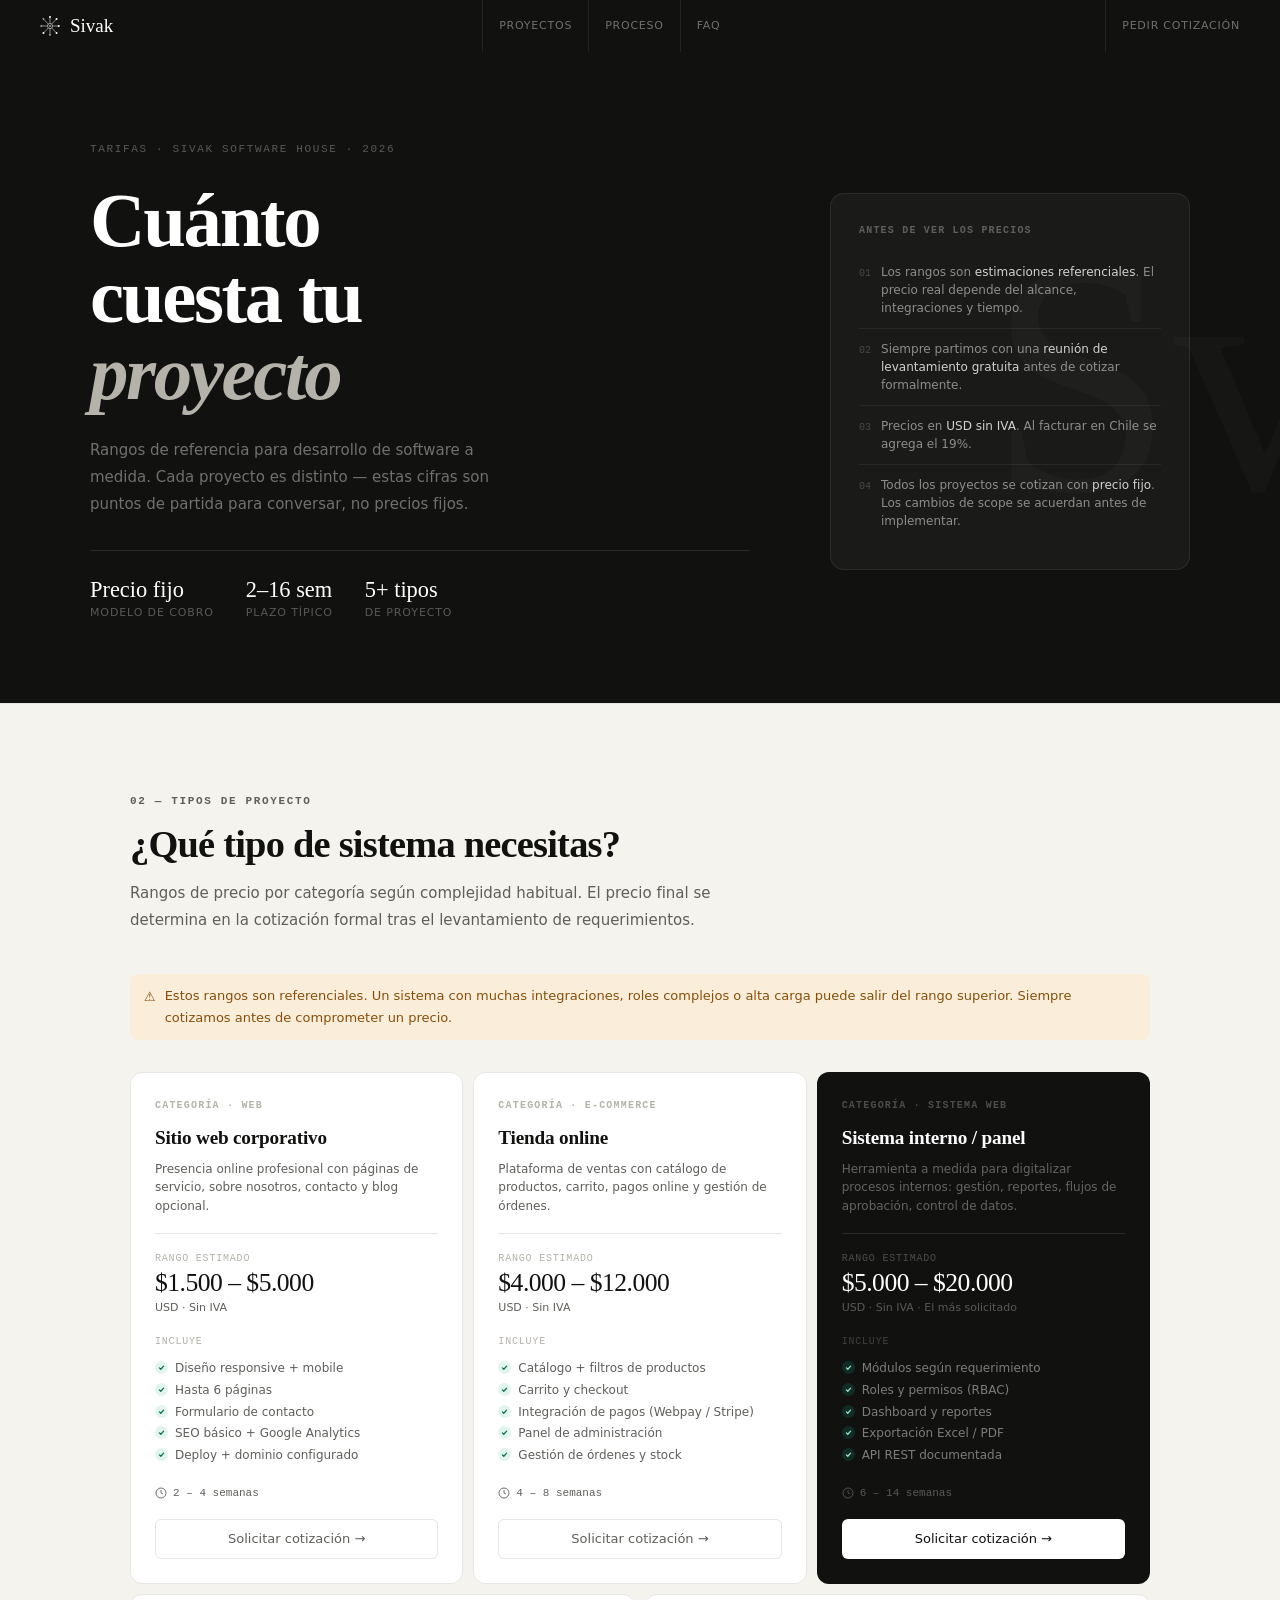
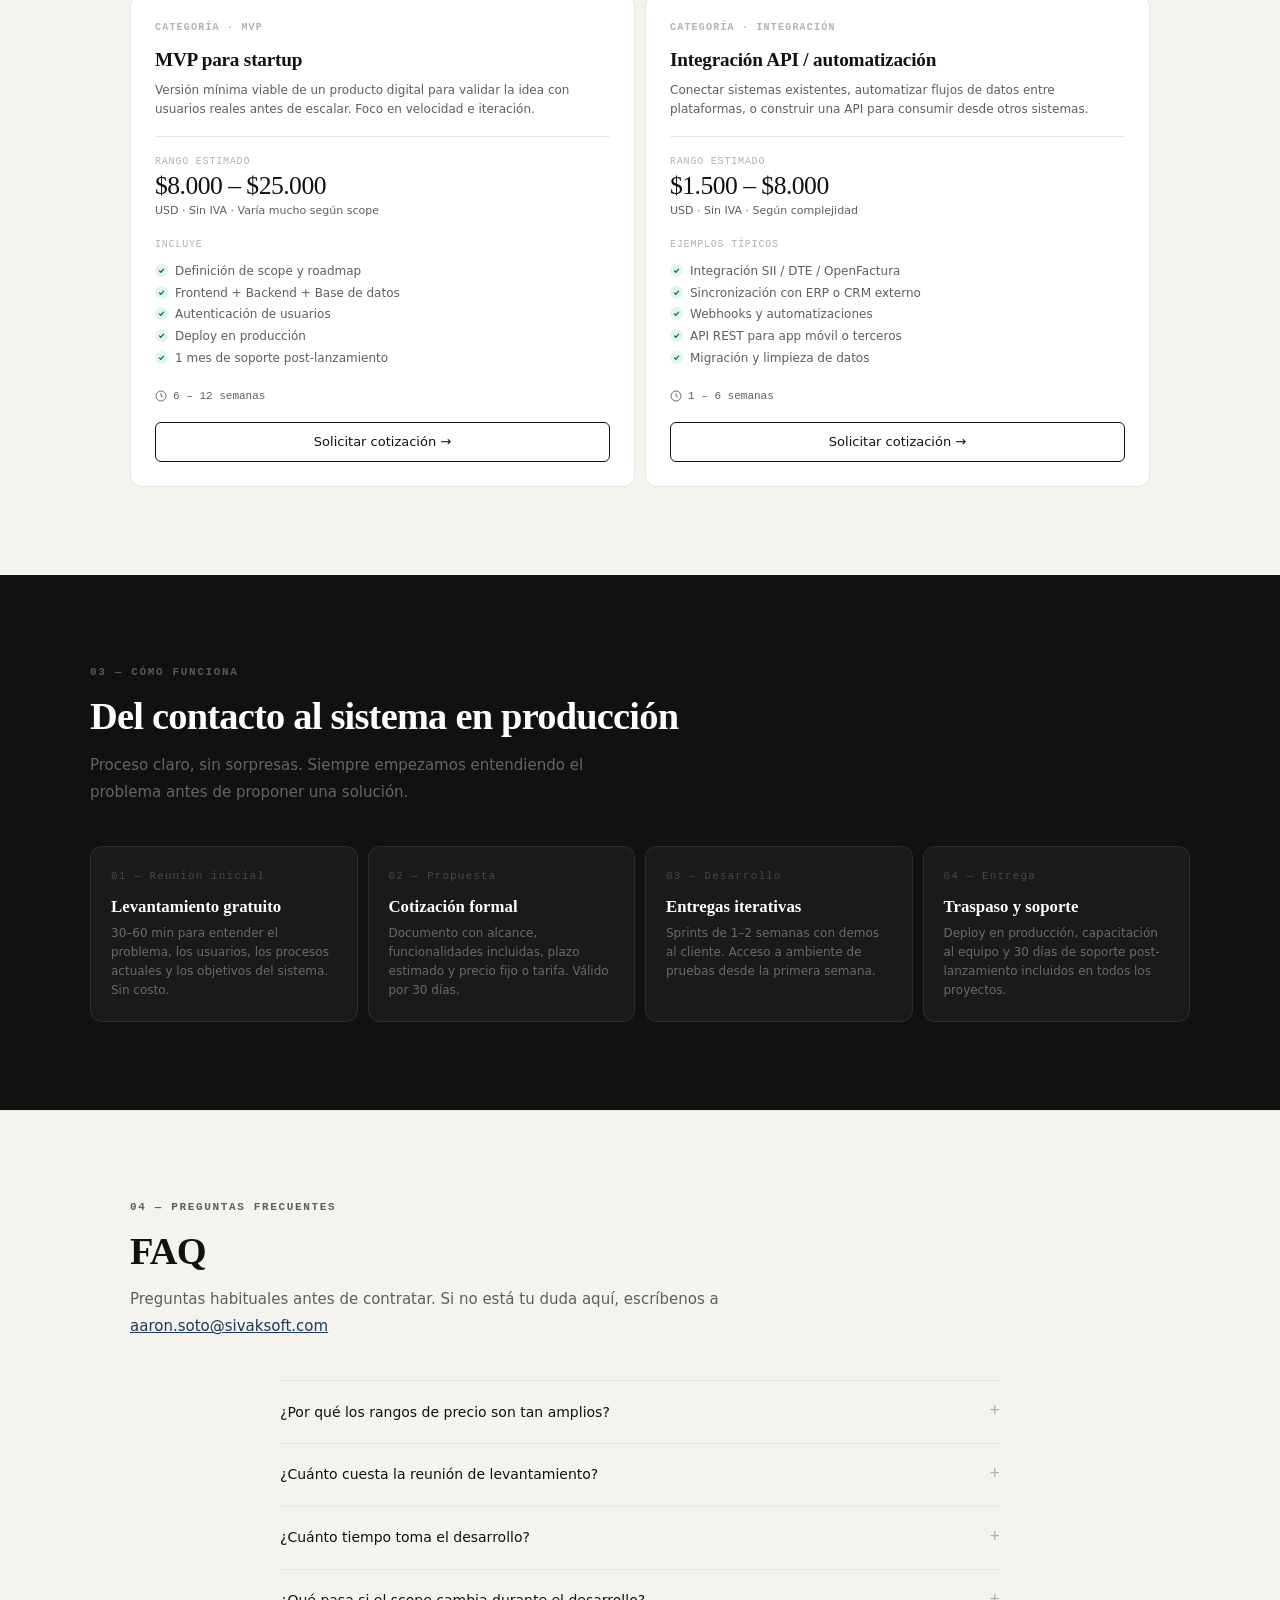
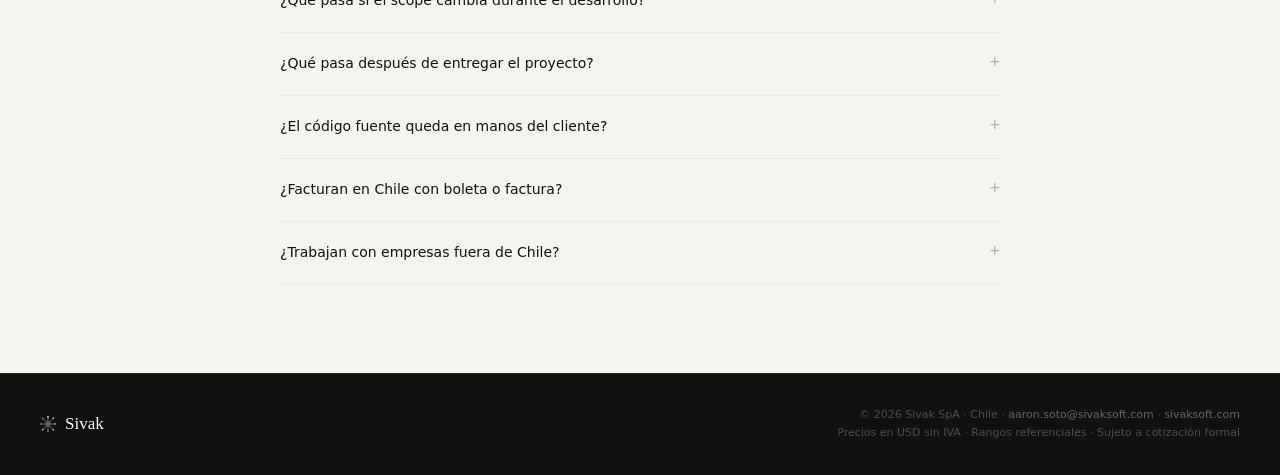
==== commit eb37652a: "feat: add SEO improvements — canonical URLs, Open Graph, JSON-LD schema, sitemap and robots.txt" ====
--- a/sivak-pricing.html
+++ b/sivak-pricing.html
@@ -3,10 +3,67 @@
 <head>
 <meta charset="UTF-8" />
 <meta name="viewport" content="width=device-width, initial-scale=1.0" />
+  <link rel="icon" href="./favicon.svg" type="image/svg+xml" />
 <title>Precios — Sivak · Desarrollo de software</title>
-<link rel="preconnect" href="https://fonts.googleapis.com" />
-<link rel="preconnect" href="https://fonts.gstatic.com" crossorigin />
-<link href="https://fonts.googleapis.com/css2?family=DM+Serif+Display:ital@0;1&family=DM+Sans:opsz,wght@9..40,300;9..40,400;9..40,500&family=Space+Mono:wght@400;700&display=swap" rel="stylesheet" />
+  <meta name="description" content="Rangos de referencia para desarrollo de software a medida en Chile. Sitios web desde $1.500 USD, sistemas internos desde $5.000 USD. Precio fijo, sin sorpresas." />
+  <meta name="viewport" content="width=device-width, initial-scale=1.0" />
+  <link rel="canonical" href="https://sivaksoft.com/sivak-pricing.html" />
+  <link rel="icon" href="./favicon.svg" type="image/svg+xml" />
+
+  <meta property="og:title" content="Precios — Sivak · Desarrollo de software" />
+  <meta property="og:description" content="Rangos de referencia para desarrollo de software a medida. Precio fijo, sin sorpresas." />
+  <meta property="og:type" content="website" />
+  <meta property="og:url" content="https://sivaksoft.com/sivak-pricing.html" />
+  <meta property="og:locale" content="es_CL" />
+
+  <script type="application/ld+json">
+  {
+    "@context": "https://schema.org",
+    "@type": "FAQPage",
+    "mainEntity": [
+      {
+        "@type": "Question",
+        "name": "¿Por qué los rangos de precio son tan amplios?",
+        "acceptedAnswer": {
+          "@type": "Answer",
+          "text": "Porque el costo real depende de la complejidad. Un sistema de gestión con 3 módulos simples no cuesta lo mismo que uno con 8 módulos, integraciones con terceros y múltiples roles. Los rangos muestran el espacio posible — la cotización formal lo precisa tras el levantamiento."
+        }
+      },
+      {
+        "@type": "Question",
+        "name": "¿Cuánto cuesta la reunión de levantamiento?",
+        "acceptedAnswer": {
+          "@type": "Answer",
+          "text": "Es gratuita. Nunca cotizamos sin entender primero el problema. Si tras la reunión concluimos que el proyecto no es para nosotros, te lo decimos con honestidad y sin cobrar nada."
+        }
+      },
+      {
+        "@type": "Question",
+        "name": "¿Cuánto tiempo toma el desarrollo?",
+        "acceptedAnswer": {
+          "@type": "Answer",
+          "text": "Depende del tipo y tamaño del proyecto. Un sitio web corporativo puede estar listo en 2–3 semanas. Un sistema interno complejo puede tomar 3–4 meses. Siempre indicamos el plazo estimado en la propuesta formal."
+        }
+      },
+      {
+        "@type": "Question",
+        "name": "¿Qué pasa si el scope cambia durante el desarrollo?",
+        "acceptedAnswer": {
+          "@type": "Answer",
+          "text": "Trabajamos con cambios controlados. Si el cliente necesita agregar funcionalidades no incluidas en la propuesta original, se cotiza el cambio y se acepta antes de implementar. No hay sorpresas en la factura final."
+        }
+      },
+      {
+        "@type": "Question",
+        "name": "¿Facturan en Chile con boleta o factura?",
+        "acceptedAnswer": {
+          "@type": "Answer",
+          "text": "Sivak SpA emite factura electrónica (DTE) por todos los servicios. Precios indicados en USD sin IVA; al facturar en Chile se agrega el 19%. También podemos facturar en CLP al tipo de cambio del día."
+        }
+      }
+    ]
+  }
+  </script>
 <style>
 :root {
   --carbon:      #111110;
